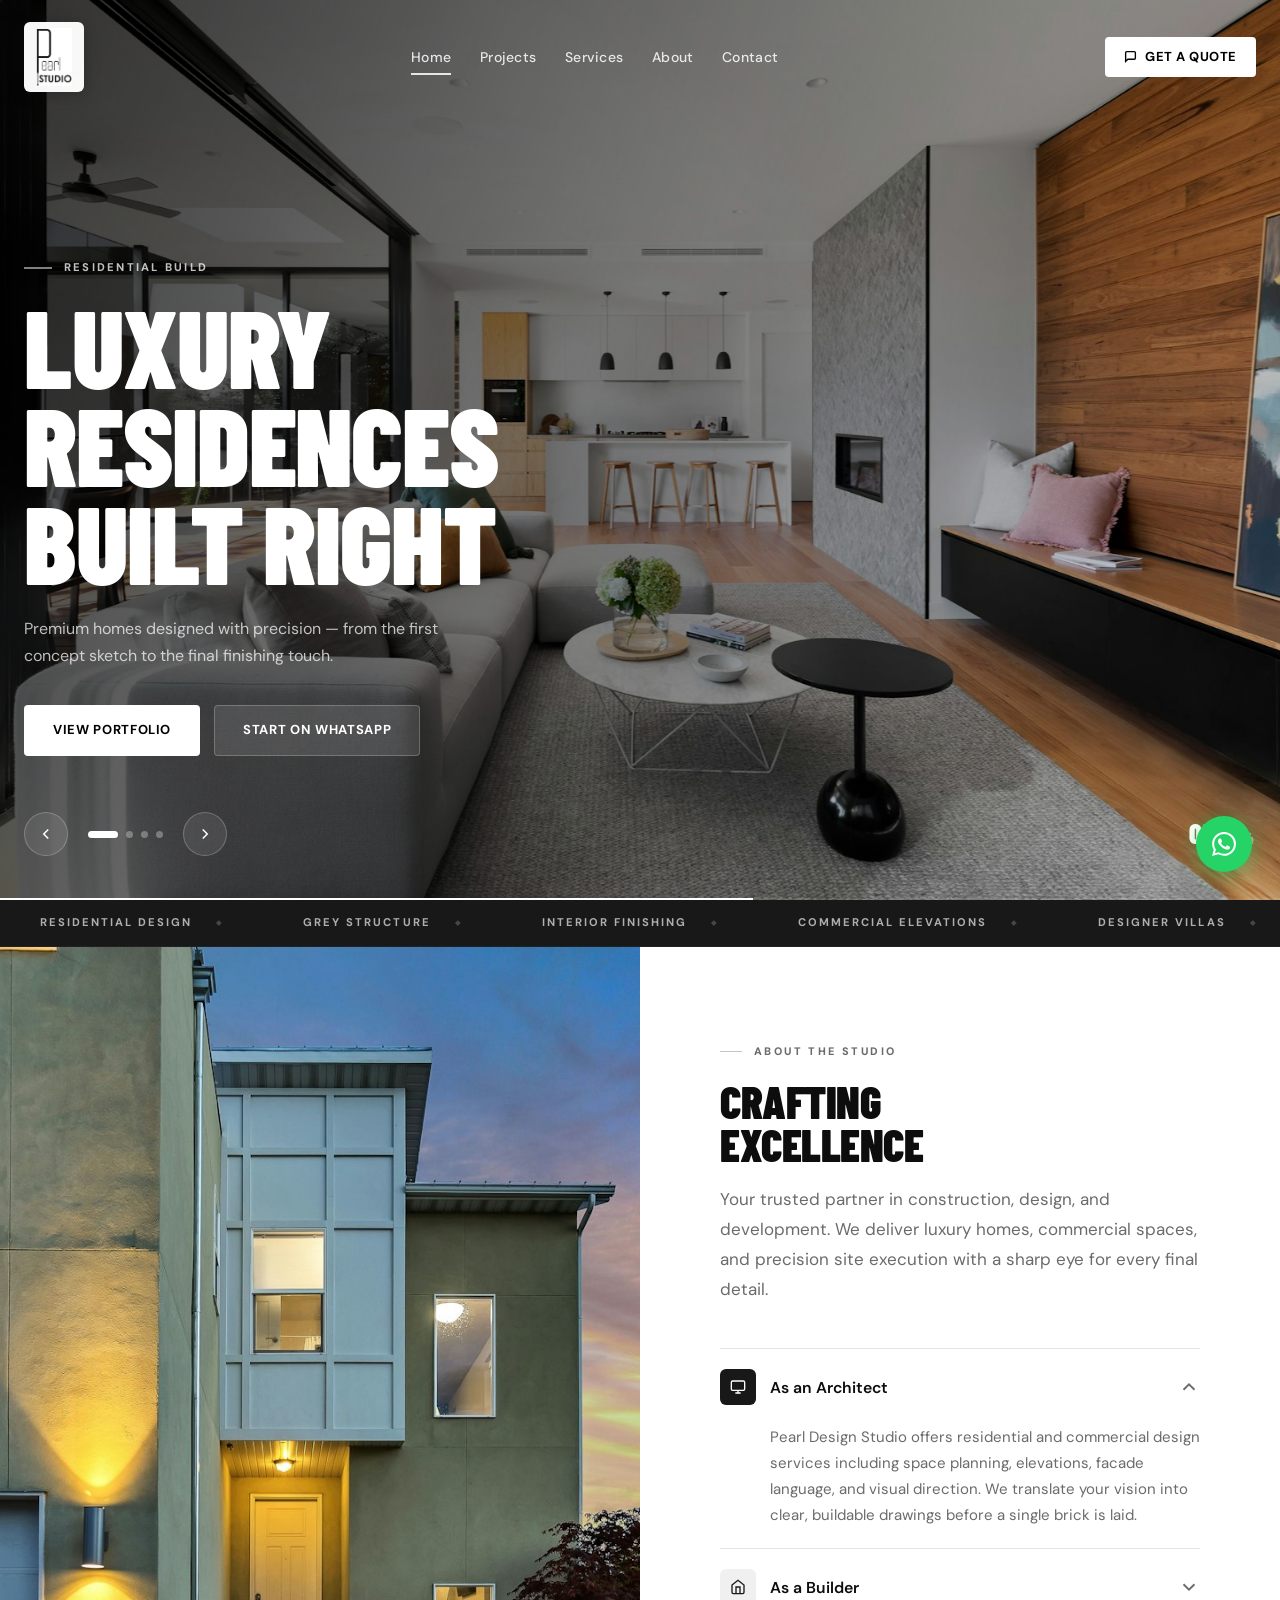
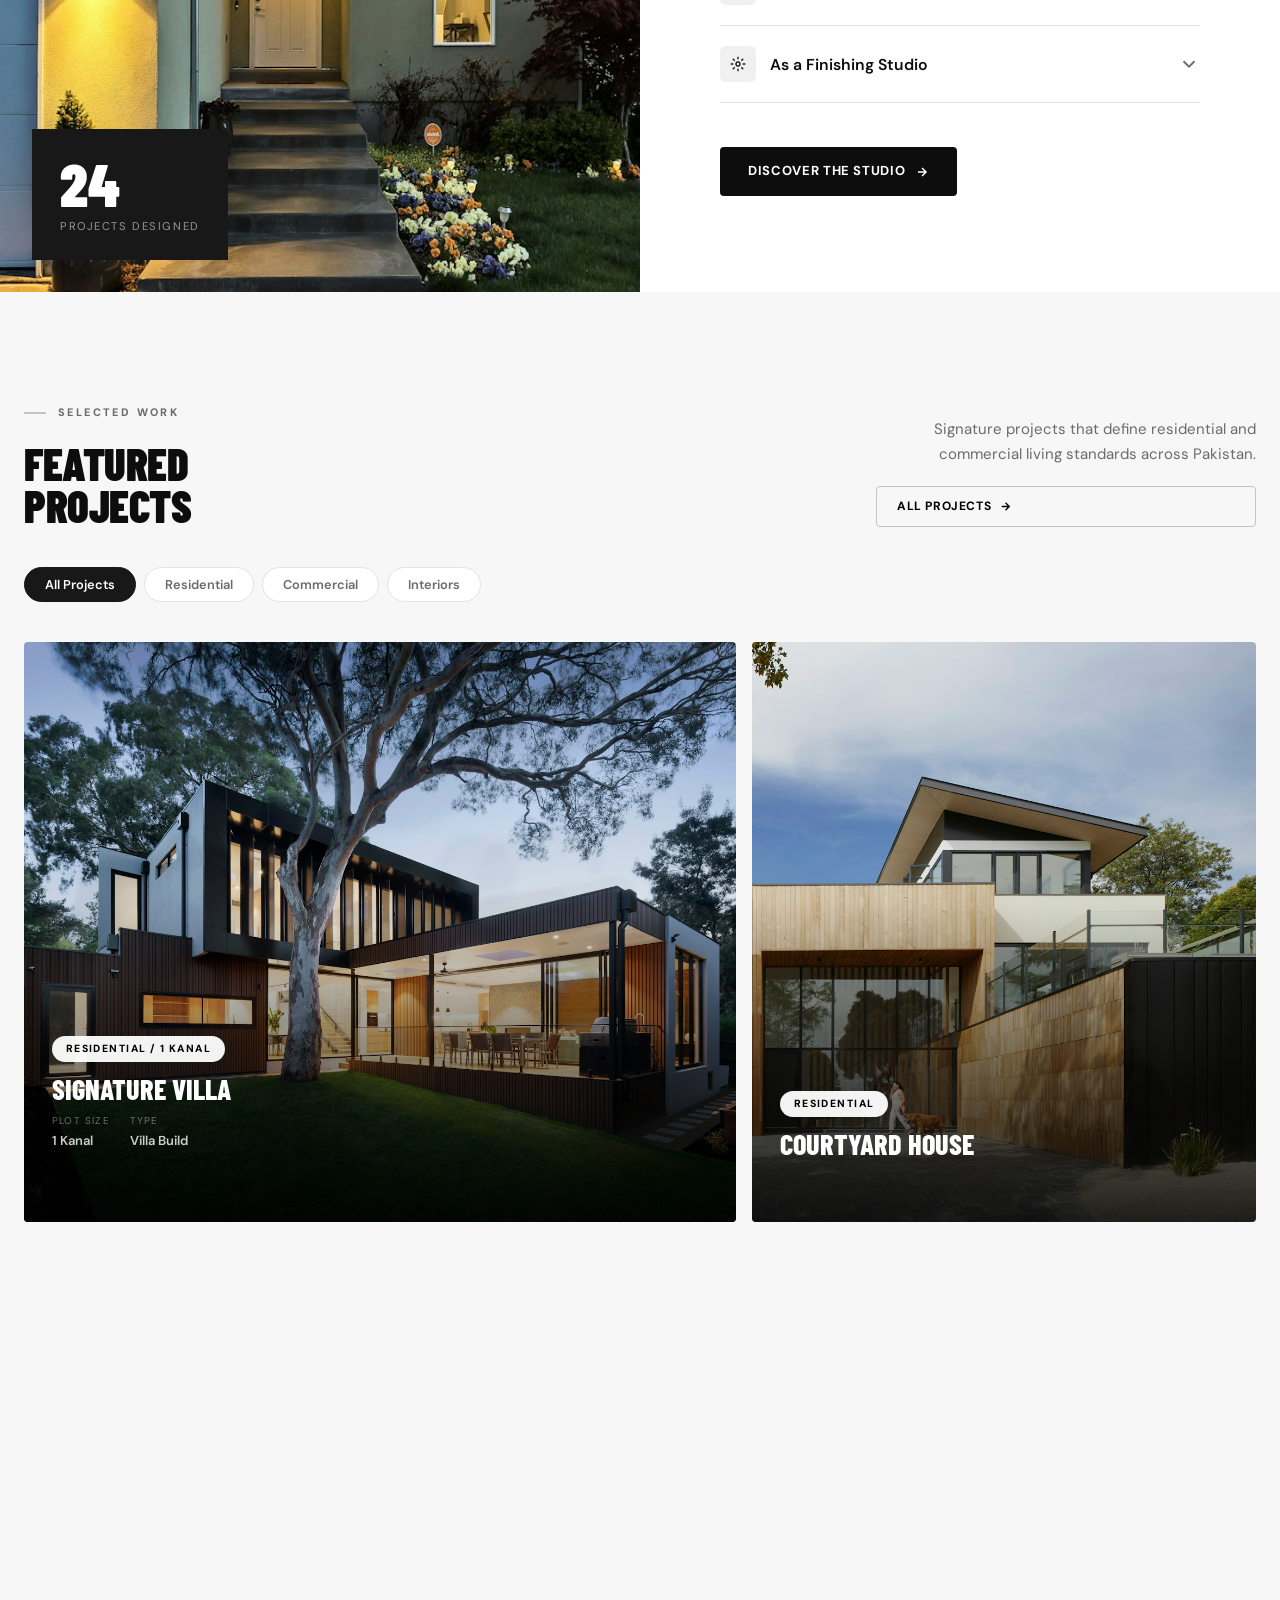
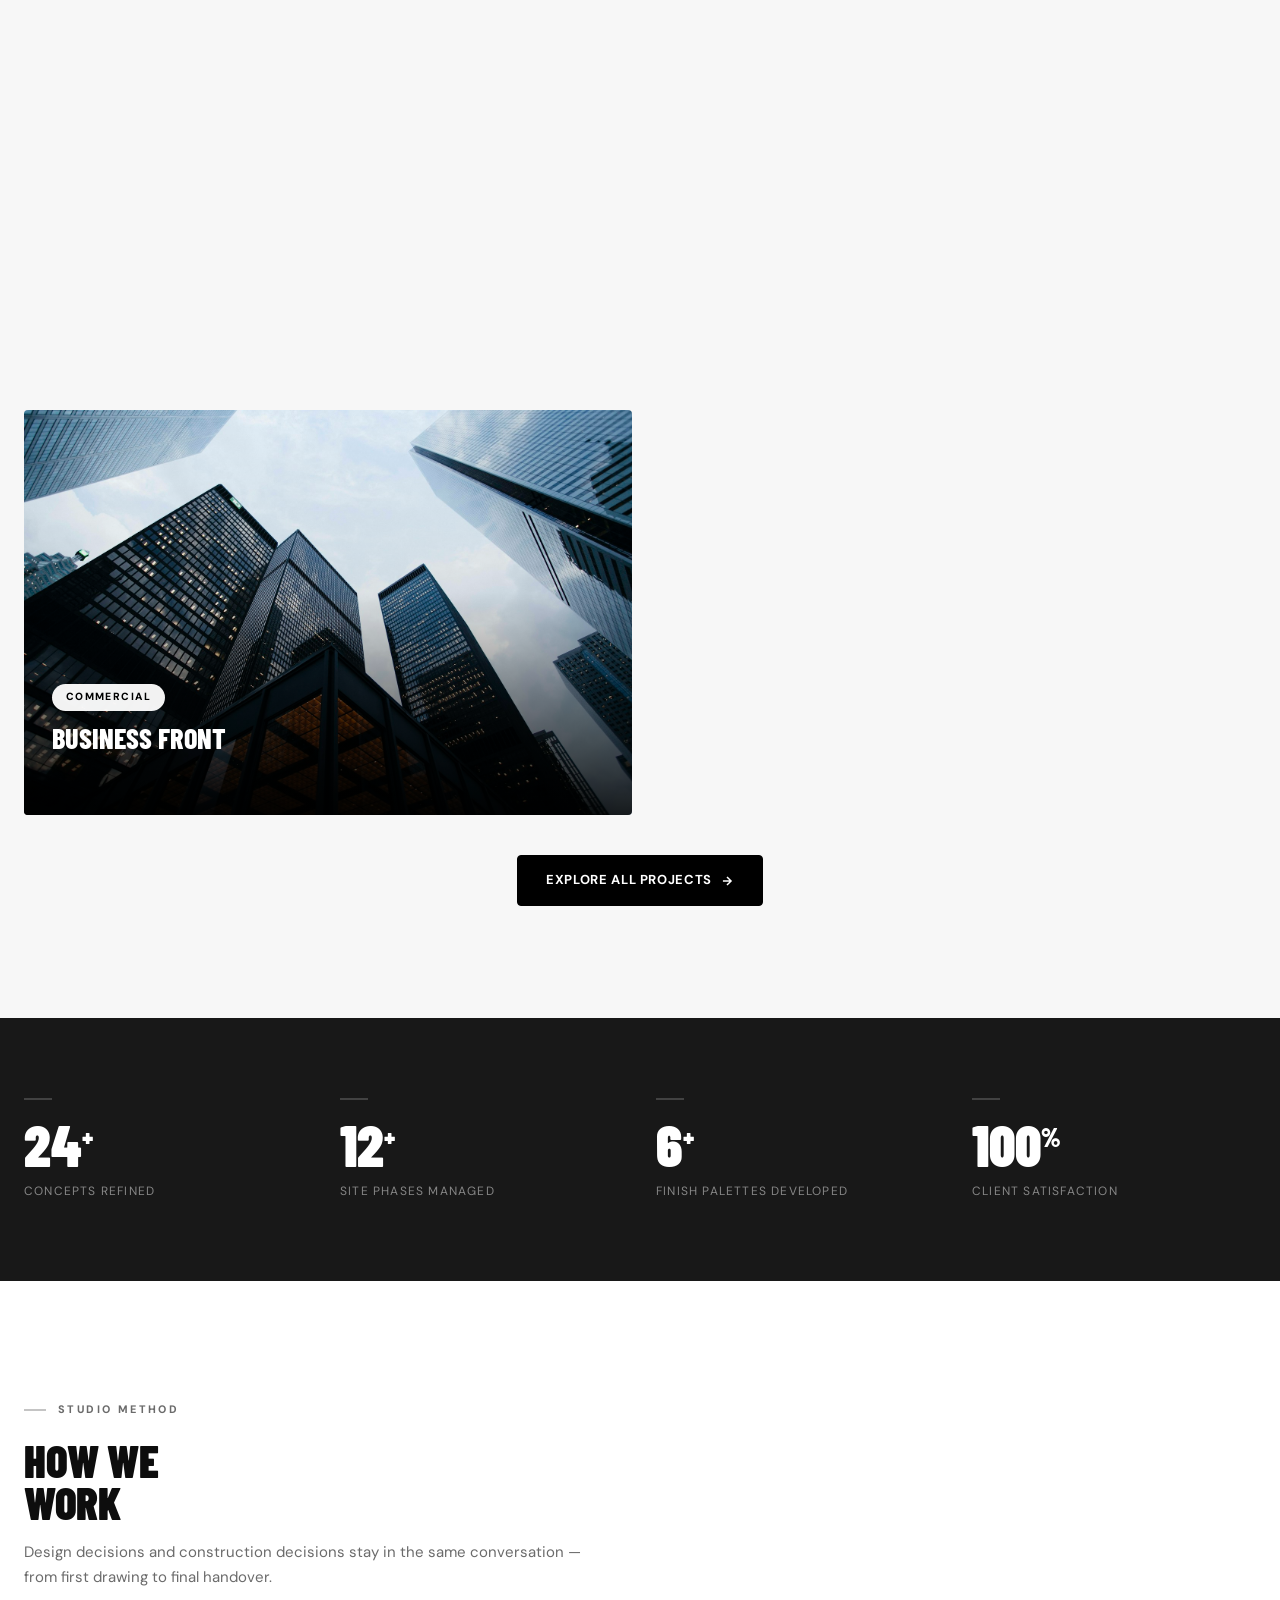
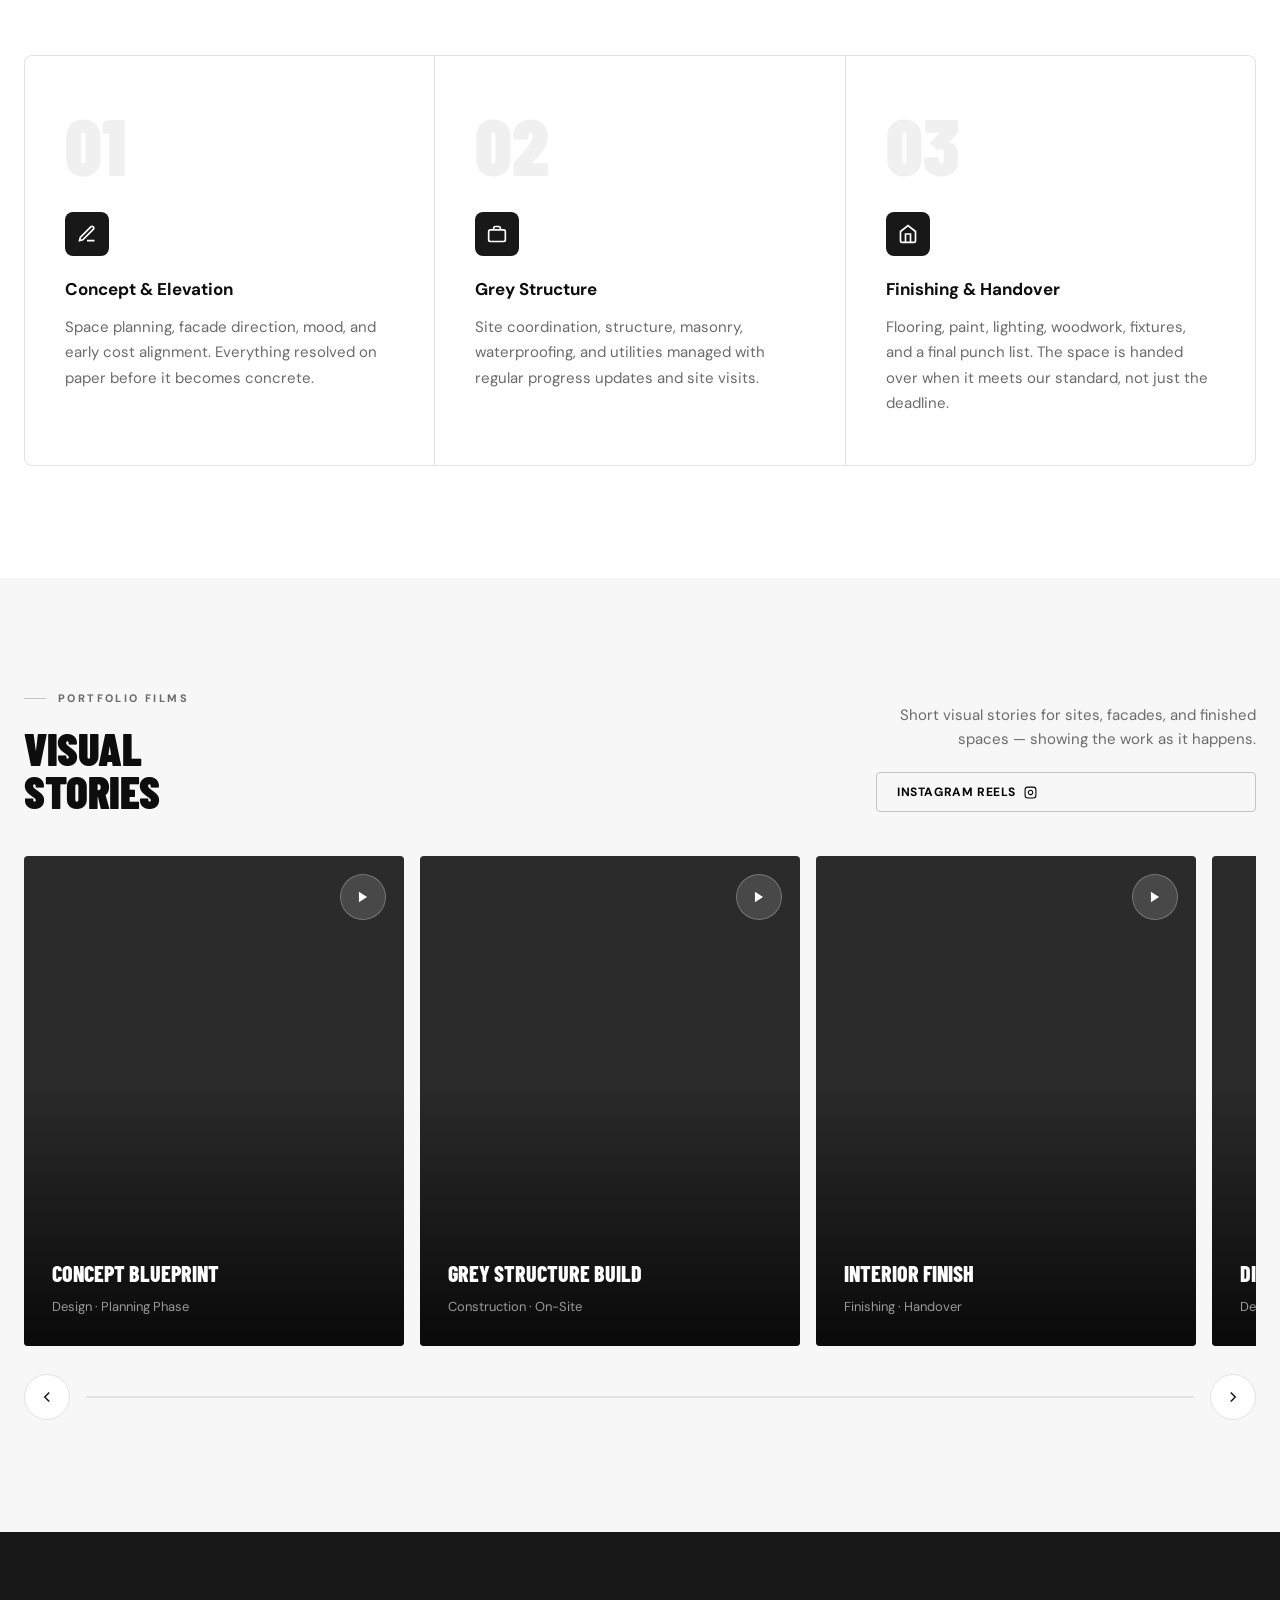
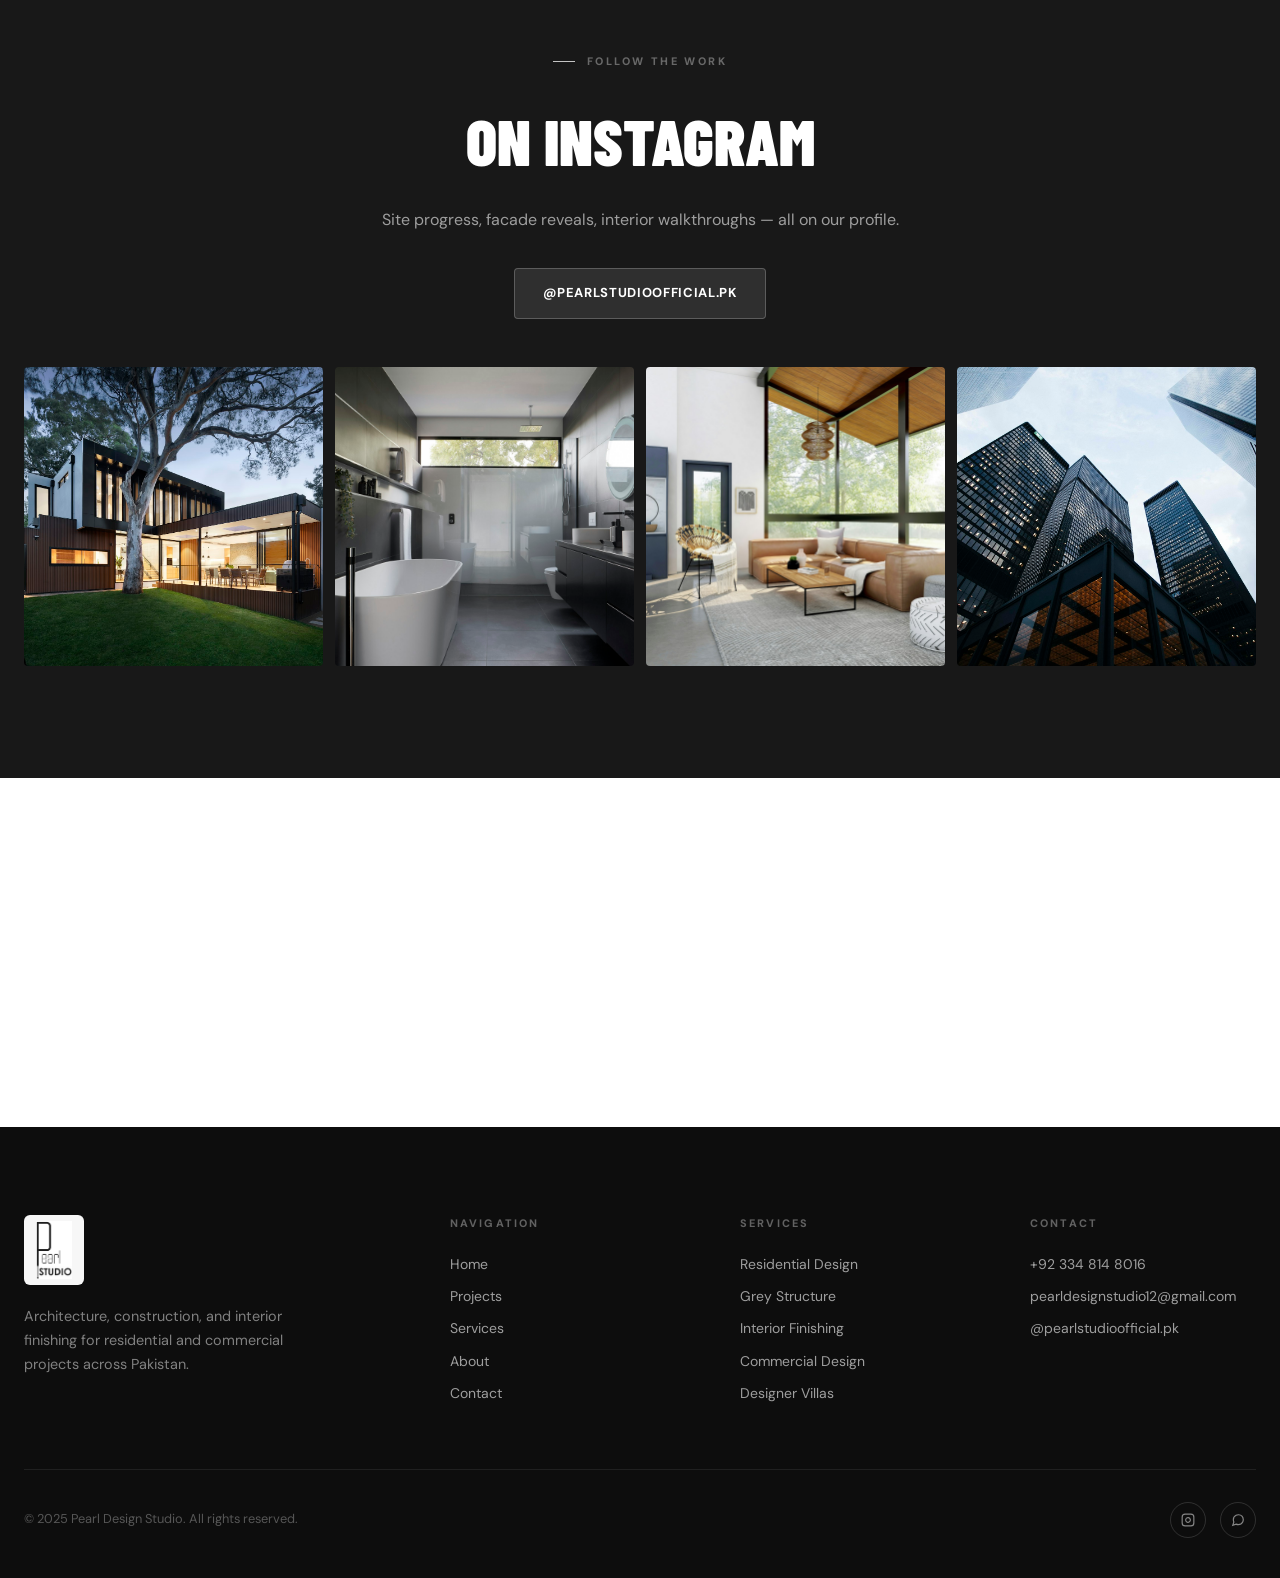
==== index.html @ 109d93e4 "First Commit" ====
<!doctype html>
<html lang="en">
<head>
  <meta charset="utf-8">
  <meta name="viewport" content="width=device-width,initial-scale=1">
  <meta name="description" content="Pearl Design Studio — luxury construction, architecture, and interior finishing for residential and commercial spaces across Pakistan.">
  <title>Pearl Design Studio | Architecture · Construction · Interiors</title>
  <link rel="preconnect" href="https://fonts.googleapis.com">
  <link rel="preconnect" href="https://fonts.gstatic.com" crossorigin>
  <link href="https://fonts.googleapis.com/css2?family=Barlow+Condensed:wght@400;600;700;800;900&family=DM+Sans:ital,opsz,wght@0,9..40,300;0,9..40,400;0,9..40,500;0,9..40,600;0,9..40,700;1,9..40,400&display=swap" rel="stylesheet">
  <link rel="stylesheet" href="assets/styles.css">
</head>
<body data-page="home">

  <!-- PAGE LOADER -->
  <div id="page-loader" class="page-loader" aria-hidden="true">
    <img class="loader-logo" src="assets/images/logo.png" alt="Pearl Design Studio">
    <div class="loader-line"></div>
  </div>

  <!-- CUSTOM CURSOR -->
  <div class="cur-dot" aria-hidden="true"></div>
  <div class="cur-ring" aria-hidden="true"></div>

  <!-- MOBILE NAV OVERLAY -->
  <nav class="mobile-nav" aria-label="Mobile navigation">
    <a href="index.html" data-page="home">Home</a>
    <a href="projects.html" data-page="projects">Projects</a>
    <a href="services.html" data-page="services">Services</a>
    <a href="about.html" data-page="about">About</a>
    <a href="contact.html" data-page="contact">Contact</a>
    <a class="mobile-nav-cta" href="https://wa.me/923348148016?text=Hello%20Pearl%20Design%20Studio%2C%20I%20want%20to%20discuss%20a%20project." target="_blank" rel="noreferrer">
      <svg width="14" height="14" viewBox="0 0 24 24" fill="none" stroke="currentColor" stroke-width="2.5"><path d="M21 15a2 2 0 01-2 2H7l-4 4V5a2 2 0 012-2h14a2 2 0 012 2z"/></svg>
      WhatsApp the Studio
    </a>
  </nav>

  <!-- SITE HEADER -->
  <header class="site-header" role="banner">
    <a class="hdr-logo" href="index.html" aria-label="Pearl Design Studio — home">
      <img src="assets/images/logo.png" alt="Pearl Design Studio">
    </a>

    <nav class="hdr-nav" aria-label="Primary navigation">
      <a href="index.html" data-page="home">Home</a>
      <a href="projects.html" data-page="projects">Projects</a>
      <a href="services.html" data-page="services">Services</a>
      <a href="about.html" data-page="about">About</a>
      <a href="contact.html" data-page="contact">Contact</a>
    </nav>

    <div class="hdr-right">
      <a class="hdr-cta" href="https://wa.me/923348148016?text=Hello%20Pearl%20Design%20Studio%2C%20I%20want%20to%20discuss%20a%20project." target="_blank" rel="noreferrer" data-mag>
        <svg width="13" height="13" viewBox="0 0 24 24" fill="none" stroke="currentColor" stroke-width="2.5"><path d="M21 15a2 2 0 01-2 2H7l-4 4V5a2 2 0 012-2h14a2 2 0 012 2z"/></svg>
        Get a Quote
      </a>
      <button class="hdr-toggle" type="button" aria-label="Open navigation menu" aria-expanded="false">
        <span></span><span></span><span></span>
      </button>
    </div>
  </header>

  <main>

    <!-- ══════════════════════════════════════
         HERO CAROUSEL
    ══════════════════════════════════════ -->
    <section class="hero" aria-label="Featured project showcase carousel">

      <!-- Slide 1 -->
      <div class="hero-slide">
        <div class="hero-bg" style="background-image:url('assets/images/hero-residence.jpg')"></div>
        <div class="hero-body">
          <p class="hero-tag">Residential Build</p>
          <h1 class="hero-title">Luxury<br>Residences<br>Built Right</h1>
          <p class="hero-sub">Premium homes designed with precision — from the first concept sketch to the final finishing touch.</p>
          <div class="hero-btns">
            <a class="btn btn-white" href="projects.html" data-mag>View Portfolio</a>
            <a class="btn btn-ghost" href="https://wa.me/923348148016?text=Hello%20Pearl%20Design%20Studio%2C%20I%20want%20to%20discuss%20a%20house%20project." target="_blank" rel="noreferrer">Start on WhatsApp</a>
          </div>
        </div>
      </div>

      <!-- Slide 2 -->
      <div class="hero-slide">
        <div class="hero-bg" style="background-image:url('assets/images/project-villa.jpg')"></div>
        <div class="hero-body">
          <p class="hero-tag">Signature Villas</p>
          <h1 class="hero-title">Glass,<br>Stone &amp;<br>Proportion</h1>
          <p class="hero-sub">Designer villas with carefully curated elevations, premium materials, and a timeless street presence.</p>
          <div class="hero-btns">
            <a class="btn btn-white" href="projects.html" data-mag>See This Project</a>
            <a class="btn btn-ghost" href="https://wa.me/923348148016?text=Hello%20Pearl%20Design%20Studio%2C%20I%20like%20the%20Signature%20Villa%20and%20want%20to%20discuss%20a%20similar%20project." target="_blank" rel="noreferrer">Discuss on WhatsApp</a>
          </div>
        </div>
      </div>

      <!-- Slide 3 -->
      <div class="hero-slide">
        <div class="hero-bg" style="background-image:url('assets/images/project-interior.jpg');background-position:center 40%"></div>
        <div class="hero-body">
          <p class="hero-tag">Interior Finishing</p>
          <h1 class="hero-title">Every<br>Detail<br>Considered</h1>
          <p class="hero-sub">Complete interior finishing — flooring, lighting, woodwork, and fixtures handled with a careful eye.</p>
          <div class="hero-btns">
            <a class="btn btn-white" href="services.html" data-mag>Our Services</a>
            <a class="btn btn-ghost" href="https://wa.me/923348148016?text=Hello%20Pearl%20Design%20Studio%2C%20I%20need%20interior%20finishing%20services." target="_blank" rel="noreferrer">Start a Brief</a>
          </div>
        </div>
      </div>

      <!-- Slide 4 -->
      <div class="hero-slide">
        <div class="hero-bg" style="background-image:url('assets/images/project-commercial.jpg')"></div>
        <div class="hero-body">
          <p class="hero-tag">Commercial Spaces</p>
          <h1 class="hero-title">Strong<br>Facades.<br>Bold Brands.</h1>
          <p class="hero-sub">Commercial elevations and retail fronts designed for maximum visibility and architectural impact.</p>
          <div class="hero-btns">
            <a class="btn btn-white" href="projects.html" data-mag>View Projects</a>
            <a class="btn btn-ghost" href="https://wa.me/923348148016?text=Hello%20Pearl%20Design%20Studio%2C%20I%20need%20commercial%20design%20services." target="_blank" rel="noreferrer">Get a Quote</a>
          </div>
        </div>
      </div>

      <!-- Controls -->
      <div class="hero-nav" aria-label="Carousel navigation">
        <button class="hero-arr" type="button" aria-label="Previous slide" data-hero-prev>
          <svg width="18" height="18" viewBox="0 0 24 24" fill="none" stroke="currentColor" stroke-width="2"><path d="M15 18l-6-6 6-6"/></svg>
        </button>
        <div class="hero-dots" role="tablist" aria-label="Go to slide">
          <button class="hero-dot" type="button" role="tab" aria-label="Slide 1"></button>
          <button class="hero-dot" type="button" role="tab" aria-label="Slide 2"></button>
          <button class="hero-dot" type="button" role="tab" aria-label="Slide 3"></button>
          <button class="hero-dot" type="button" role="tab" aria-label="Slide 4"></button>
        </div>
        <button class="hero-arr" type="button" aria-label="Next slide" data-hero-next>
          <svg width="18" height="18" viewBox="0 0 24 24" fill="none" stroke="currentColor" stroke-width="2"><path d="M9 18l6-6-6-6"/></svg>
        </button>
      </div>

      <!-- Counter -->
      <div class="hero-count" aria-live="polite">
        <em class="hero-cur">01</em>
        <span style="color:rgba(255,255,255,0.28);margin-inline:0.3rem">/</span>
        04
      </div>

      <!-- Progress -->
      <div class="hero-prog" aria-hidden="true"><div class="hero-prog-bar"></div></div>

    </section>

    <!-- ══════════════════════════════════════
         MARQUEE STRIP
    ══════════════════════════════════════ -->
    <div class="marquee" aria-hidden="true">
      <div class="marquee-track">
        <span class="marquee-item">Residential Design</span>
        <span class="marquee-item">Grey Structure</span>
        <span class="marquee-item">Interior Finishing</span>
        <span class="marquee-item">Commercial Elevations</span>
        <span class="marquee-item">Designer Villas</span>
        <span class="marquee-item">Project Supervision</span>
        <span class="marquee-item">Site Coordination</span>
        <span class="marquee-item">Facade Design</span>
        <span class="marquee-item">Residential Design</span>
        <span class="marquee-item">Grey Structure</span>
        <span class="marquee-item">Interior Finishing</span>
        <span class="marquee-item">Commercial Elevations</span>
        <span class="marquee-item">Designer Villas</span>
        <span class="marquee-item">Project Supervision</span>
        <span class="marquee-item">Site Coordination</span>
        <span class="marquee-item">Facade Design</span>
      </div>
    </div>

    <!-- ══════════════════════════════════════
         ABOUT — SPLIT SECTION
    ══════════════════════════════════════ -->
    <section class="about" aria-labelledby="about-h">

      <div class="about-visual">
        <img src="assets/images/project-family-house.jpg" alt="Modern family house exterior — Pearl Design Studio showcase project" loading="lazy">
        <div class="about-badge">
          <span class="about-badge-num" data-count="24">0</span>
          <span class="about-badge-sub">Projects Designed</span>
        </div>
      </div>

      <div class="about-body">
        <p class="s-label">About the Studio</p>
        <h2 class="s-heading" id="about-h">Crafting<br>Excellence</h2>
        <p class="about-lead">Your trusted partner in construction, design, and development. We deliver luxury homes, commercial spaces, and precision site execution with a sharp eye for every final detail.</p>

        <div class="accordion" role="list">

          <div class="acc-item" role="listitem">
            <button class="acc-head" type="button" aria-expanded="false" aria-controls="acc-body-1" id="acc-btn-1">
              <div class="acc-head-inner">
                <span class="acc-icon" aria-hidden="true">
                  <svg width="16" height="16" viewBox="0 0 24 24" fill="none" stroke="currentColor" stroke-width="2"><rect x="2" y="3" width="20" height="14" rx="2"/><path d="M8 21h8M12 17v4"/></svg>
                </span>
                <span class="acc-name">As an Architect</span>
              </div>
              <svg class="acc-chev" viewBox="0 0 24 24" fill="none" stroke="currentColor" stroke-width="2" aria-hidden="true"><path d="M6 9l6 6 6-6"/></svg>
            </button>
            <div class="acc-body" id="acc-body-1" role="region" aria-labelledby="acc-btn-1">
              <p class="acc-body-inner">Pearl Design Studio offers residential and commercial design services including space planning, elevations, facade language, and visual direction. We translate your vision into clear, buildable drawings before a single brick is laid.</p>
            </div>
          </div>

          <div class="acc-item" role="listitem">
            <button class="acc-head" type="button" aria-expanded="false" aria-controls="acc-body-2" id="acc-btn-2">
              <div class="acc-head-inner">
                <span class="acc-icon" aria-hidden="true">
                  <svg width="16" height="16" viewBox="0 0 24 24" fill="none" stroke="currentColor" stroke-width="2"><path d="M3 9l9-7 9 7v11a2 2 0 01-2 2H5a2 2 0 01-2-2z"/><polyline points="9,22 9,12 15,12 15,22"/></svg>
                </span>
                <span class="acc-name">As a Builder</span>
              </div>
              <svg class="acc-chev" viewBox="0 0 24 24" fill="none" stroke="currentColor" stroke-width="2" aria-hidden="true"><path d="M6 9l6 6 6-6"/></svg>
            </button>
            <div class="acc-body" id="acc-body-2" role="region" aria-labelledby="acc-btn-2">
              <p class="acc-body-inner">From site preparation and grey structure to masonry, waterproofing, utilities, and stage-by-stage progress checks — we manage every phase with precision so the build stays on time, on budget, and on spec.</p>
            </div>
          </div>

          <div class="acc-item" role="listitem">
            <button class="acc-head" type="button" aria-expanded="false" aria-controls="acc-body-3" id="acc-btn-3">
              <div class="acc-head-inner">
                <span class="acc-icon" aria-hidden="true">
                  <svg width="16" height="16" viewBox="0 0 24 24" fill="none" stroke="currentColor" stroke-width="2"><circle cx="12" cy="12" r="3"/><path d="M12 1v4M12 19v4M4.22 4.22l2.83 2.83M16.95 16.95l2.83 2.83M1 12h4M19 12h4M4.22 19.78l2.83-2.83M16.95 7.05l2.83-2.83"/></svg>
                </span>
                <span class="acc-name">As a Finishing Studio</span>
              </div>
              <svg class="acc-chev" viewBox="0 0 24 24" fill="none" stroke="currentColor" stroke-width="2" aria-hidden="true"><path d="M6 9l6 6 6-6"/></svg>
            </button>
            <div class="acc-body" id="acc-body-3" role="region" aria-labelledby="acc-btn-3">
              <p class="acc-body-inner">Flooring, ceiling, paint, lighting, woodwork, fixtures, wall features, kitchen direction, washroom detailing — every element selected with intent so the finished space feels composed, not assembled.</p>
            </div>
          </div>

        </div>

        <a class="about-link" href="about.html" data-mag>
          Discover the Studio
          <svg width="14" height="14" viewBox="0 0 24 24" fill="none" stroke="currentColor" stroke-width="2.5"><path d="M5 12h14M12 5l7 7-7 7"/></svg>
        </a>
      </div>

    </section>

    <!-- ══════════════════════════════════════
         FEATURED PROJECTS
    ══════════════════════════════════════ -->
    <section class="projects" aria-labelledby="proj-h">

      <div class="sec-hdr reveal">
        <div class="sec-hdr-left">
          <p class="s-label">Selected Work</p>
          <h2 class="s-heading" id="proj-h">Featured<br>Projects</h2>
        </div>
        <div class="sec-hdr-right">
          <p class="sec-desc">Signature projects that define residential and commercial living standards across Pakistan.</p>
          <a class="btn btn-outline btn-sm" href="projects.html">
            All Projects
            <svg width="13" height="13" viewBox="0 0 24 24" fill="none" stroke="currentColor" stroke-width="2.5"><path d="M5 12h14M12 5l7 7-7 7"/></svg>
          </a>
        </div>
      </div>

      <!-- Filter tabs -->
      <div class="filters reveal" role="toolbar" aria-label="Filter projects by category">
        <button class="f-btn on" type="button" data-filter="all">All Projects</button>
        <button class="f-btn" type="button" data-filter="residential">Residential</button>
        <button class="f-btn" type="button" data-filter="commercial">Commercial</button>
        <button class="f-btn" type="button" data-filter="interior">Interiors</button>
      </div>

      <!-- Grid -->
      <div class="proj-grid">

        <article class="proj-card proj-card--lg reveal" data-cat="residential" aria-label="Signature Villa project">
          <img src="assets/images/project-villa.jpg" alt="Signature Villa — 1 kanal luxury villa exterior with glass and stone" loading="lazy">
          <div class="proj-info">
            <span class="proj-tag">Residential / 1 Kanal</span>
            <h3 class="proj-name">Signature Villa</h3>
            <div class="proj-meta">
              <div class="proj-meta-col">
                <span class="proj-meta-lbl">Plot Size</span>
                <span class="proj-meta-val">1 Kanal</span>
              </div>
              <div class="proj-meta-col">
                <span class="proj-meta-lbl">Type</span>
                <span class="proj-meta-val">Villa Build</span>
              </div>
            </div>
            <p class="proj-desc">Glass, stone, and clean proportion for a private family residence with strong indoor-outdoor connection and controlled facade rhythm.</p>
            <a class="proj-link" href="https://wa.me/923348148016?text=Hello%20Pearl%20Design%20Studio%2C%20I%20like%20the%20Signature%20Villa%20and%20want%20to%20discuss%20a%20similar%20project." target="_blank" rel="noreferrer">
              Discuss Project
              <svg width="13" height="13" viewBox="0 0 24 24" fill="none" stroke="currentColor" stroke-width="2.5"><path d="M5 12h14M12 5l7 7-7 7"/></svg>
            </a>
          </div>
        </article>

        <article class="proj-card proj-card--md reveal" data-cat="residential" aria-label="Courtyard House project">
          <img src="assets/images/project-courtyard.jpg" alt="Courtyard House — contemporary residential exterior with layered outdoor spaces" loading="lazy">
          <div class="proj-info">
            <span class="proj-tag">Residential</span>
            <h3 class="proj-name">Courtyard House</h3>
            <p class="proj-desc">Layered outdoor living with a crisp contemporary facade and sculpted front elevation.</p>
            <a class="proj-link" href="https://wa.me/923348148016?text=Hello%20Pearl%20Design%20Studio%2C%20I%20like%20the%20Courtyard%20House%20and%20want%20to%20discuss%20a%20project." target="_blank" rel="noreferrer">
              Discuss Project
              <svg width="13" height="13" viewBox="0 0 24 24" fill="none" stroke="currentColor" stroke-width="2.5"><path d="M5 12h14M12 5l7 7-7 7"/></svg>
            </a>
          </div>
        </article>

        <article class="proj-card proj-card--md reveal" data-cat="interior" aria-label="White Stone Interior project">
          <img src="assets/images/project-interior.jpg" alt="White Stone Interior — calm residential interior finishing with refined wall textures" loading="lazy">
          <div class="proj-info">
            <span class="proj-tag">Interior / Finishing</span>
            <h3 class="proj-name">White Stone Interior</h3>
            <p class="proj-desc">Calm finishing palette with soft lighting and refined wall textures for everyday luxury living.</p>
            <a class="proj-link" href="https://wa.me/923348148016?text=Hello%20Pearl%20Design%20Studio%2C%20I%20want%20interior%20finishing%20services." target="_blank" rel="noreferrer">
              Discuss Project
              <svg width="13" height="13" viewBox="0 0 24 24" fill="none" stroke="currentColor" stroke-width="2.5"><path d="M5 12h14M12 5l7 7-7 7"/></svg>
            </a>
          </div>
        </article>

        <article class="proj-card proj-card--half reveal" data-cat="interior" aria-label="Layered Living Room project">
          <img src="assets/images/project-lounge.jpg" alt="Layered Living Room — premium lounge interior with proportion and material contrast" loading="lazy">
          <div class="proj-info">
            <span class="proj-tag">Interior / Lounge</span>
            <h3 class="proj-name">Layered Living Room</h3>
            <p class="proj-desc">Proportion, lighting temperatures, and material contrast done deliberately.</p>
            <a class="proj-link" href="https://wa.me/923348148016?text=Hello%20Pearl%20Design%20Studio%2C%20I%20want%20to%20discuss%20a%20living%20room%20finish." target="_blank" rel="noreferrer">
              Discuss Project
              <svg width="13" height="13" viewBox="0 0 24 24" fill="none" stroke="currentColor" stroke-width="2.5"><path d="M5 12h14M12 5l7 7-7 7"/></svg>
            </a>
          </div>
        </article>

        <article class="proj-card proj-card--half reveal" data-cat="commercial" aria-label="Business Front project">
          <img src="assets/images/project-commercial.jpg" alt="Business Front — modern commercial building facade with glass exposure and strong vertical lines" loading="lazy">
          <div class="proj-info">
            <span class="proj-tag">Commercial</span>
            <h3 class="proj-name">Business Front</h3>
            <p class="proj-desc">Strong vertical lines, glass exposure, and clear branding visibility from the street.</p>
            <a class="proj-link" href="https://wa.me/923348148016?text=Hello%20Pearl%20Design%20Studio%2C%20I%20want%20to%20discuss%20a%20commercial%20elevation." target="_blank" rel="noreferrer">
              Discuss Project
              <svg width="13" height="13" viewBox="0 0 24 24" fill="none" stroke="currentColor" stroke-width="2.5"><path d="M5 12h14M12 5l7 7-7 7"/></svg>
            </a>
          </div>
        </article>

      </div>

      <div class="proj-footer reveal">
        <a class="btn btn-dark" href="projects.html" data-mag>
          Explore All Projects
          <svg width="14" height="14" viewBox="0 0 24 24" fill="none" stroke="currentColor" stroke-width="2.5"><path d="M5 12h14M12 5l7 7-7 7"/></svg>
        </a>
      </div>

    </section>

    <!-- ══════════════════════════════════════
         STATS BAND
    ══════════════════════════════════════ -->
    <section class="stats" aria-label="Studio statistics">
      <div class="stat reveal">
        <div class="stat-line"></div>
        <div class="stat-num"><span data-count="24">0</span><sup>+</sup></div>
        <div class="stat-lbl">Concepts Refined</div>
      </div>
      <div class="stat reveal">
        <div class="stat-line"></div>
        <div class="stat-num"><span data-count="12">0</span><sup>+</sup></div>
        <div class="stat-lbl">Site Phases Managed</div>
      </div>
      <div class="stat reveal">
        <div class="stat-line"></div>
        <div class="stat-num"><span data-count="6">0</span><sup>+</sup></div>
        <div class="stat-lbl">Finish Palettes Developed</div>
      </div>
      <div class="stat reveal">
        <div class="stat-line"></div>
        <div class="stat-num"><span data-count="100">0</span><sup>%</sup></div>
        <div class="stat-lbl">Client Satisfaction</div>
      </div>
    </section>

    <!-- ══════════════════════════════════════
         PROCESS SECTION
    ══════════════════════════════════════ -->
    <section class="process" aria-labelledby="proc-h">

      <div class="reveal">
        <p class="s-label">Studio Method</p>
        <h2 class="s-heading" id="proc-h">How We<br>Work</h2>
        <p style="font-size:.9375rem;color:var(--stone);line-height:1.7;margin-top:1rem;max-width:580px">Design decisions and construction decisions stay in the same conversation — from first drawing to final handover.</p>
      </div>

      <div class="process-grid">

        <div class="proc-step reveal">
          <div class="proc-num">01</div>
          <div class="proc-icon" aria-hidden="true">
            <svg width="20" height="20" viewBox="0 0 24 24" fill="none" stroke="currentColor" stroke-width="2"><path d="M12 20h9M16.5 3.5a2.121 2.121 0 013 3L7 19l-4 1 1-4L16.5 3.5z"/></svg>
          </div>
          <h3 class="proc-title">Concept &amp; Elevation</h3>
          <p class="proc-desc">Space planning, facade direction, mood, and early cost alignment. Everything resolved on paper before it becomes concrete.</p>
        </div>

        <div class="proc-step reveal">
          <div class="proc-num">02</div>
          <div class="proc-icon" aria-hidden="true">
            <svg width="20" height="20" viewBox="0 0 24 24" fill="none" stroke="currentColor" stroke-width="2"><rect x="2" y="7" width="20" height="14" rx="2"/><path d="M16 7V5a2 2 0 00-2-2h-4a2 2 0 00-2 2v2"/></svg>
          </div>
          <h3 class="proc-title">Grey Structure</h3>
          <p class="proc-desc">Site coordination, structure, masonry, waterproofing, and utilities managed with regular progress updates and site visits.</p>
        </div>

        <div class="proc-step reveal">
          <div class="proc-num">03</div>
          <div class="proc-icon" aria-hidden="true">
            <svg width="20" height="20" viewBox="0 0 24 24" fill="none" stroke="currentColor" stroke-width="2"><path d="M3 9l9-7 9 7v11a2 2 0 01-2 2H5a2 2 0 01-2-2z"/><polyline points="9,22 9,12 15,12 15,22"/></svg>
          </div>
          <h3 class="proc-title">Finishing &amp; Handover</h3>
          <p class="proc-desc">Flooring, paint, lighting, woodwork, fixtures, and a final punch list. The space is handed over when it meets our standard, not just the deadline.</p>
        </div>

      </div>
    </section>

    <!-- ══════════════════════════════════════
         MEDIA / FILM CAROUSEL
    ══════════════════════════════════════ -->
    <section class="media-sec" aria-labelledby="media-h">

      <div class="sec-hdr reveal">
        <div class="sec-hdr-left">
          <p class="s-label">Portfolio Films</p>
          <h2 class="s-heading" id="media-h">Visual<br>Stories</h2>
        </div>
        <div class="sec-hdr-right">
          <p class="sec-desc">Short visual stories for sites, facades, and finished spaces — showing the work as it happens.</p>
          <a class="btn btn-outline btn-sm" href="https://www.instagram.com/pearlstudioofficial.pk?igsh=ZmMzcGx2am5vdG1k" target="_blank" rel="noreferrer">
            Instagram Reels
            <svg width="13" height="13" viewBox="0 0 24 24" fill="none" stroke="currentColor" stroke-width="2"><rect x="2" y="2" width="20" height="20" rx="5"/><path d="M16 11.37A4 4 0 1112.63 8 4 4 0 0116 11.37z"/><line x1="17.5" y1="6.5" x2="17.51" y2="6.5"/></svg>
          </a>
        </div>
      </div>

      <div data-media>
        <div class="media-wrap">
          <div class="media-track">

            <div class="media-slide">
              <div class="media-card"
                   data-vsrc="https://assets.mixkit.co/videos/preview/mixkit-hands-drawing-a-house-blueprint-41279-large.mp4"
                   data-vtitle="Concept Blueprint"
                   data-vdesc="Starting the journey with precise sketches and elevation planning.">
                <video src="https://assets.mixkit.co/videos/preview/mixkit-hands-drawing-a-house-blueprint-41279-large.mp4" muted loop playsinline preload="metadata"></video>
                <button class="play-btn" type="button" aria-label="Play Concept Blueprint video">
                  <svg width="14" height="14" viewBox="0 0 24 24" fill="currentColor"><polygon points="5,3 19,12 5,21"/></svg>
                </button>
                <div class="media-card-body">
                  <p class="media-title">Concept Blueprint</p>
                  <p class="media-sub">Design · Planning Phase</p>
                </div>
              </div>
            </div>

            <div class="media-slide">
              <div class="media-card"
                   data-vsrc="https://assets.mixkit.co/videos/preview/mixkit-under-construction-building-in-a-sunny-day-43031-large.mp4"
                   data-vtitle="Grey Structure Build"
                   data-vdesc="Site coordination, masonry, and waterproofing stages.">
                <video src="https://assets.mixkit.co/videos/preview/mixkit-under-construction-building-in-a-sunny-day-43031-large.mp4" muted loop playsinline preload="metadata"></video>
                <button class="play-btn" type="button" aria-label="Play Grey Structure Build video">
                  <svg width="14" height="14" viewBox="0 0 24 24" fill="currentColor"><polygon points="5,3 19,12 5,21"/></svg>
                </button>
                <div class="media-card-body">
                  <p class="media-title">Grey Structure Build</p>
                  <p class="media-sub">Construction · On-Site</p>
                </div>
              </div>
            </div>

            <div class="media-slide">
              <div class="media-card"
                   data-vsrc="https://assets.mixkit.co/videos/preview/mixkit-kitchen-interior-design-with-white-cabinets-43224-large.mp4"
                   data-vtitle="Interior Finish"
                   data-vdesc="Woodwork, cabinetry, flooring, and lighting calibration.">
                <video src="https://assets.mixkit.co/videos/preview/mixkit-kitchen-interior-design-with-white-cabinets-43224-large.mp4" muted loop playsinline preload="metadata"></video>
                <button class="play-btn" type="button" aria-label="Play Interior Finish video">
                  <svg width="14" height="14" viewBox="0 0 24 24" fill="currentColor"><polygon points="5,3 19,12 5,21"/></svg>
                </button>
                <div class="media-card-body">
                  <p class="media-title">Interior Finish</p>
                  <p class="media-sub">Finishing · Handover</p>
                </div>
              </div>
            </div>

            <div class="media-slide">
              <div class="media-card"
                   data-vsrc="https://assets.mixkit.co/videos/preview/mixkit-architect-drawing-a-house-plan-on-a-tablet-41278-large.mp4"
                   data-vtitle="Digital Elevation Design"
                   data-vdesc="Digital elevation planning with material selections and texture studies.">
                <video src="https://assets.mixkit.co/videos/preview/mixkit-architect-drawing-a-house-plan-on-a-tablet-41278-large.mp4" muted loop playsinline preload="metadata"></video>
                <button class="play-btn" type="button" aria-label="Play Digital Elevation Design video">
                  <svg width="14" height="14" viewBox="0 0 24 24" fill="currentColor"><polygon points="5,3 19,12 5,21"/></svg>
                </button>
                <div class="media-card-body">
                  <p class="media-title">Digital Elevation Design</p>
                  <p class="media-sub">Design · Visualization</p>
                </div>
              </div>
            </div>

          </div>
        </div>

        <div class="media-ctrl">
          <button class="media-nav" type="button" aria-label="Previous video" data-mprev>
            <svg width="18" height="18" viewBox="0 0 24 24" fill="none" stroke="currentColor" stroke-width="2"><path d="M15 18l-6-6 6-6"/></svg>
          </button>
          <div class="media-bar-wrap" aria-hidden="true"><div class="media-bar"></div></div>
          <button class="media-nav" type="button" aria-label="Next video" data-mnext>
            <svg width="18" height="18" viewBox="0 0 24 24" fill="none" stroke="currentColor" stroke-width="2"><path d="M9 18l6-6-6-6"/></svg>
          </button>
        </div>
      </div>

    </section>

    <!-- ══════════════════════════════════════
         INSTAGRAM / SOCIAL SECTION
    ══════════════════════════════════════ -->
    <section class="social-sec">
      <p class="s-label" style="color:rgba(255,255,255,0.35);justify-content:center">Follow the Work</p>
      <h2 class="social-heading">On Instagram</h2>
      <p class="social-sub">Site progress, facade reveals, interior walkthroughs — all on our profile.</p>
      <a class="btn btn-ghost" href="https://www.instagram.com/pearlstudioofficial.pk?igsh=ZmMzcGx2am5vdG1k" target="_blank" rel="noreferrer" data-mag>
        @pearlstudioofficial.pk
      </a>

      <div class="social-grid">
        <a class="social-cell reveal" href="https://www.instagram.com/pearlstudioofficial.pk?igsh=ZmMzcGx2am5vdG1k" target="_blank" rel="noreferrer" aria-label="Instagram — luxury villa project">
          <img src="assets/images/project-villa.jpg" alt="Pearl Design Studio Instagram — luxury villa" loading="lazy">
        </a>
        <a class="social-cell reveal" href="https://www.instagram.com/pearlstudioofficial.pk?igsh=ZmMzcGx2am5vdG1k" target="_blank" rel="noreferrer" aria-label="Instagram — modern interior">
          <img src="assets/images/project-interior.jpg" alt="Pearl Design Studio Instagram — interior finishing" loading="lazy">
        </a>
        <a class="social-cell reveal" href="https://www.instagram.com/pearlstudioofficial.pk?igsh=ZmMzcGx2am5vdG1k" target="_blank" rel="noreferrer" aria-label="Instagram — finished project">
          <img src="assets/images/project-finish.jpg" alt="Pearl Design Studio Instagram — project finish detail" loading="lazy">
        </a>
        <a class="social-cell reveal" href="https://www.instagram.com/pearlstudioofficial.pk?igsh=ZmMzcGx2am5vdG1k" target="_blank" rel="noreferrer" aria-label="Instagram — commercial elevation">
          <img src="assets/images/project-commercial.jpg" alt="Pearl Design Studio Instagram — commercial elevation" loading="lazy">
        </a>
      </div>
    </section>

    <!-- ══════════════════════════════════════
         CTA BAND
    ══════════════════════════════════════ -->
    <section class="cta-band" aria-labelledby="cta-h">
      <div class="reveal">
        <p class="cta-lbl">Start the Brief</p>
        <h2 class="s-heading" id="cta-h">Send the plot size,<br>location &amp; style vision.</h2>
      </div>
      <div class="cta-acts reveal">
        <a class="btn btn-dark" href="https://wa.me/923348148016?text=Hello%20Pearl%20Design%20Studio%2C%20my%20plot%20size%20is%20%5Badd%20size%5D%20and%20I%20want%20to%20discuss%20design%20and%20construction." target="_blank" rel="noreferrer" data-mag>
          <svg width="14" height="14" viewBox="0 0 24 24" fill="none" stroke="currentColor" stroke-width="2.5"><path d="M21 15a2 2 0 01-2 2H7l-4 4V5a2 2 0 012-2h14a2 2 0 012 2z"/></svg>
          WhatsApp the Studio
        </a>
        <a class="btn btn-outline" href="contact.html" data-mag>
          <svg width="14" height="14" viewBox="0 0 24 24" fill="none" stroke="currentColor" stroke-width="2.5"><path d="M4 4h16c1.1 0 2 .9 2 2v12c0 1.1-.9 2-2 2H4c-1.1 0-2-.9-2-2V6c0-1.1.9-2 2-2z"/><polyline points="22,6 12,12 2,6"/></svg>
          Contact Us
        </a>
      </div>
    </section>

  </main>

  <!-- ══════════════════════════════════════
       SITE FOOTER
  ══════════════════════════════════════ -->
  <footer class="site-footer" role="contentinfo">
    <div class="ftr-top">
      <div class="ftr-brand"><div class="ftr-brand-logo"><img src="assets/images/logo.png" alt="Pearl Design Studio logo"></div>
        <p>Architecture, construction, and interior finishing for residential and commercial projects across Pakistan.</p>
      </div>
      <div class="ftr-col">
        <h4>Navigation</h4>
        <nav class="ftr-links" aria-label="Footer navigation">
          <a href="index.html">Home</a>
          <a href="projects.html">Projects</a>
          <a href="services.html">Services</a>
          <a href="about.html">About</a>
          <a href="contact.html">Contact</a>
        </nav>
      </div>
      <div class="ftr-col">
        <h4>Services</h4>
        <nav class="ftr-links" aria-label="Footer services links">
          <a href="services.html">Residential Design</a>
          <a href="services.html">Grey Structure</a>
          <a href="services.html">Interior Finishing</a>
          <a href="services.html">Commercial Design</a>
          <a href="services.html">Designer Villas</a>
        </nav>
      </div>
      <div class="ftr-col">
        <h4>Contact</h4>
        <nav class="ftr-links" aria-label="Footer contact links">
          <a href="tel:+923348148016">+92 334 814 8016</a>
          <a href="mailto:pearldesignstudio12@gmail.com">pearldesignstudio12@gmail.com</a>
          <a href="https://www.instagram.com/pearlstudioofficial.pk" target="_blank" rel="noreferrer">@pearlstudioofficial.pk</a>
        </nav>
      </div>
    </div>
    <div class="ftr-bottom">
      <p class="ftr-copy">&copy; 2025 Pearl Design Studio. All rights reserved.</p>
      <div class="ftr-socials">
        <a class="ftr-social" href="https://www.instagram.com/pearlstudioofficial.pk?igsh=ZmMzcGx2am5vdG1k" target="_blank" rel="noreferrer" aria-label="Instagram">
          <svg width="14" height="14" viewBox="0 0 24 24" fill="none" stroke="currentColor" stroke-width="2"><rect x="2" y="2" width="20" height="20" rx="5"/><path d="M16 11.37A4 4 0 1112.63 8 4 4 0 0116 11.37z"/><line x1="17.5" y1="6.5" x2="17.51" y2="6.5"/></svg>
        </a>
        <a class="ftr-social" href="https://wa.me/923348148016" target="_blank" rel="noreferrer" aria-label="WhatsApp">
          <svg width="14" height="14" viewBox="0 0 24 24" fill="none" stroke="currentColor" stroke-width="2"><path d="M21 11.5a8.38 8.38 0 01-.9 3.8 8.5 8.5 0 01-7.6 4.7 8.38 8.38 0 01-3.8-.9L3 21l1.9-5.7a8.38 8.38 0 01-.9-3.8 8.5 8.5 0 014.7-7.6 8.38 8.38 0 013.8-.9h.5a8.48 8.48 0 018 8v.5z"/></svg>
        </a>
      </div>
    </div>
  </footer>

  <!-- Floating WhatsApp -->
  <a class="wa-float" href="https://wa.me/923348148016?text=Hello%20Pearl%20Design%20Studio%2C%20I%20want%20to%20discuss%20a%20project." target="_blank" rel="noreferrer" aria-label="Chat on WhatsApp">
    <svg viewBox="0 0 24 24" fill="currentColor" width="24" height="24"><path d="M17.472 14.382c-.297-.149-1.758-.867-2.03-.967-.273-.099-.471-.148-.67.15-.197.297-.767.966-.94 1.164-.173.199-.347.223-.644.075-.297-.15-1.255-.463-2.39-1.475-.883-.788-1.48-1.761-1.653-2.059-.173-.297-.018-.458.13-.606.134-.133.298-.347.446-.52.149-.174.198-.298.298-.497.099-.198.05-.371-.025-.52-.075-.149-.669-1.612-.916-2.207-.242-.579-.487-.5-.669-.51-.173-.008-.371-.01-.57-.01-.198 0-.52.074-.792.372-.272.297-1.04 1.016-1.04 2.479 0 1.462 1.065 2.875 1.213 3.074.149.198 2.096 3.2 5.077 4.487.709.306 1.262.489 1.694.625.712.227 1.36.195 1.871.118.571-.085 1.758-.719 2.006-1.413.248-.694.248-1.289.173-1.413-.074-.124-.272-.198-.57-.347m-5.421 7.403h-.004a9.87 9.87 0 01-5.031-1.378l-.361-.214-3.741.982.998-3.648-.235-.374a9.86 9.86 0 01-1.51-5.26c.001-5.45 4.436-9.884 9.888-9.884 2.64 0 5.122 1.03 6.988 2.898a9.825 9.825 0 012.893 6.994c-.003 5.45-4.437 9.884-9.885 9.884m8.413-18.297A11.815 11.815 0 0012.05 0C5.495 0 .16 5.335.157 11.892c0 2.096.547 4.142 1.588 5.945L.057 24l6.305-1.654a11.882 11.882 0 005.683 1.448h.005c6.554 0 11.89-5.335 11.893-11.893a11.821 11.821 0 00-3.48-8.413z"/></svg>
  </a>

  <!-- Video Lightbox -->
  <div id="lightbox" class="lightbox" role="dialog" aria-modal="true" aria-label="Video player">
    <div class="lb-inner">
      <button class="lb-close" type="button" aria-label="Close video">
        <svg width="18" height="18" viewBox="0 0 24 24" fill="none" stroke="currentColor" stroke-width="2"><line x1="18" y1="6" x2="6" y2="18"/><line x1="6" y1="6" x2="18" y2="18"/></svg>
      </button>
      <div class="lb-video">
        <video controls playsinline></video>
      </div>
      <div class="lb-foot">
        <h2 class="lb-title">Project Video</h2>
        <a class="btn btn-white btn-sm" data-lb-cta href="#">Discuss on WhatsApp</a>
      </div>
    </div>
  </div>

  <script src="assets/script.js" defer></script>
</body>
</html>
---- assets/styles.css ----
/* ============================================================
   PEARL DESIGN STUDIO — Complete Redesign
   Theme  : Black · White · Gray  (Construction Portfolio)
   Style  : Shopify-grade premium editorial
   ============================================================ */

@import url('https://fonts.googleapis.com/css2?family=Barlow+Condensed:wght@400;600;700;800;900&family=DM+Sans:ital,opsz,wght@0,9..40,300;0,9..40,400;0,9..40,500;0,9..40,600;0,9..40,700;1,9..40,400&display=swap');

/* ============================================================
   CSS CUSTOM PROPERTIES
   ============================================================ */
:root {
  /* Monochrome palette */
  --black   : #000000;
  --ink     : #0d0d0d;
  --charcoal: #181818;
  --graphite: #2b2b2b;
  --dim     : #444444;
  --stone   : #6b6b6b;
  --muted   : #9b9b9b;
  --border  : #e3e3e3;
  --border-dk: #c4c4c4;
  --soft    : #f0f0f0;
  --paper   : #f7f7f7;
  --white   : #ffffff;

  /* Typography */
  --font-display : 'Barlow Condensed', sans-serif;
  --font-body    : 'DM Sans', sans-serif;

  /* Layout */
  --max-w   : 1320px;
  --px      : max(1.5rem, calc((100vw - var(--max-w)) / 2 + 1.5rem));
  --section : 7rem;

  /* Radius */
  --r-sm    : 4px;
  --r-md    : 8px;

  /* Transitions */
  --ease    : cubic-bezier(0.25, 0.46, 0.45, 0.94);
  --ease-out: cubic-bezier(0.16, 1, 0.30, 1);

  /* Shadows */
  --shadow-sm : 0 2px 12px rgba(0,0,0,0.06);
  --shadow-md : 0 8px 32px rgba(0,0,0,0.10);
  --shadow-lg : 0 24px 64px rgba(0,0,0,0.16);
}

/* ============================================================
   RESET & BASE
   ============================================================ */
*, *::before, *::after { box-sizing: border-box; margin: 0; padding: 0; }
html { font-size: 16px; scroll-behavior: smooth; }
body {
  font-family: var(--font-body);
  background: var(--white);
  color: var(--ink);
  line-height: 1.6;
  overflow-x: hidden;
  -webkit-font-smoothing: antialiased;
}
img, video { display: block; max-width: 100%; }
a { color: inherit; text-decoration: none; }
button { font-family: inherit; cursor: pointer; }
ul, ol { list-style: none; }
:focus-visible { outline: 2px solid var(--charcoal); outline-offset: 3px; }

/* Custom scrollbar */
::-webkit-scrollbar { width: 4px; }
::-webkit-scrollbar-track { background: var(--soft); }
::-webkit-scrollbar-thumb { background: var(--graphite); border-radius: 2px; }

/* ============================================================
   PAGE LOADER
   ============================================================ */
.page-loader {
  position: fixed; inset: 0; z-index: 10000;
  background: var(--ink);
  display: flex; flex-direction: column; align-items: center; justify-content: center;
  gap: 2.5rem;
  transition: opacity 0.7s ease 0.1s, visibility 0.7s ease 0.1s;
}
.page-loader.done { opacity: 0; visibility: hidden; pointer-events: none; }
.loader-logo { width: 140px; filter: brightness(0) invert(1); opacity: 0;
  animation: loaderFadeIn 0.6s ease forwards; }
@keyframes loaderFadeIn { to { opacity: 1; } }
.loader-line { width: 180px; height: 1.5px; background: rgba(255,255,255,0.12); position: relative; overflow: hidden; }
.loader-line::after {
  content: ''; position: absolute; inset-block: 0; left: -60%;
  width: 60%; background: rgba(255,255,255,0.8);
  animation: loaderScan 1.2s ease-in-out infinite;
}
@keyframes loaderScan { to { left: 120%; } }

/* ============================================================
   CURSOR
   ============================================================ */
.cur-dot, .cur-ring {
  position: fixed; top: 0; left: 0; border-radius: 50%;
  pointer-events: none; z-index: 9998; transform: translate(-50%,-50%);
  transition: opacity 0.2s;
}
.cur-dot  { width: 6px; height: 6px; background: var(--ink); z-index: 9999; }
.cur-ring { width: 38px; height: 38px; border: 1.5px solid rgba(0,0,0,0.5);
  transition: width 0.35s var(--ease-out), height 0.35s var(--ease-out), border-color 0.3s; }
.cur-ring.big { width: 58px; height: 58px; border-color: rgba(0,0,0,0.28); }
@media (hover:none) { .cur-dot, .cur-ring { display: none; } }

/* ============================================================
   SITE HEADER
   ============================================================ */
.site-header {
  position: fixed; inset-inline: 0; top: 0; z-index: 900;
  display: flex; align-items: center; justify-content: space-between; gap: 2rem;
  padding: 1.375rem var(--px);
  transition: background 0.5s ease, padding 0.4s var(--ease), box-shadow 0.4s ease;
}
.site-header.over { background: transparent; }
.site-header.solid {
  background: rgba(255,255,255,0.97);
  backdrop-filter: blur(24px); -webkit-backdrop-filter: blur(24px);
  padding-block: 0.875rem;
  box-shadow: 0 1px 0 var(--border);
}

/* Logo */
.hdr-logo {
  display: inline-flex; align-items: center;
  padding: 6px 12px; border-radius: 6px;
  transition: background 0.5s ease, box-shadow 0.4s ease;
}
.hdr-logo img {
  height: 58px; width: auto; display: block;
  transition: filter 0.4s ease;
}
/* On dark/transparent header: white chip background makes the white-bg PNG look intentional */
.site-header.over .hdr-logo {
  background: rgba(255,255,255,0.97);
  box-shadow: 0 2px 16px rgba(0,0,0,0.25);
}
.site-header.over .hdr-logo img  { filter: none; }
/* On solid white header: no wrapper bg needed, blend naturally */
.site-header.solid .hdr-logo { background: transparent; box-shadow: none; }
.site-header.solid .hdr-logo img { filter: none; }

/* Desktop Nav */
.hdr-nav { display: flex; align-items: center; gap: 0; }
.hdr-nav a {
  position: relative;
  padding: 0.55rem 0.9rem;
  font-size: 0.875rem; font-weight: 500; letter-spacing: 0.02em;
  color: rgba(255,255,255,0.85);
  transition: color 0.2s;
}
.site-header.solid .hdr-nav a { color: var(--graphite); }
.hdr-nav a::after {
  content: ''; position: absolute; bottom: 2px; left: 0.9rem; right: 0.9rem;
  height: 1.5px; background: currentColor;
  transform: scaleX(0); transform-origin: right; transition: transform 0.3s var(--ease);
}
.hdr-nav a:hover::after, .hdr-nav a.active::after { transform: scaleX(1); transform-origin: left; }

/* Header right cluster */
.hdr-right { display: flex; align-items: center; gap: 0.75rem; }

/* Hamburger */
.hdr-toggle {
  display: none; width: 2.5rem; height: 2.5rem;
  background: transparent; border: none; padding: 0;
  flex-direction: column; align-items: center; justify-content: center; gap: 5px;
}
.hdr-toggle span {
  display: block; width: 22px; height: 1.5px; background: white;
  transition: transform 0.32s var(--ease), opacity 0.2s;
}
.site-header.solid .hdr-toggle span { background: var(--charcoal); }
.hdr-toggle[aria-expanded="true"] span:nth-child(1) { transform: translateY(6.5px) rotate(45deg); }
.hdr-toggle[aria-expanded="true"] span:nth-child(2) { opacity: 0; }
.hdr-toggle[aria-expanded="true"] span:nth-child(3) { transform: translateY(-6.5px) rotate(-45deg); }

/* Quote button */
.hdr-cta {
  display: inline-flex; align-items: center; gap: 0.5rem;
  padding: 0.6rem 1.2rem;
  font-size: 0.8125rem; font-weight: 700; letter-spacing: 0.04em; text-transform: uppercase;
  background: var(--white); color: var(--black); border-radius: var(--r-sm);
  transition: transform 0.25s, box-shadow 0.25s;
}
.site-header.solid .hdr-cta { background: var(--black); color: var(--white); }
.hdr-cta:hover { transform: translateY(-2px); box-shadow: var(--shadow-md); }

/* ============================================================
   MOBILE NAV
   ============================================================ */
.mobile-nav {
  position: fixed; inset: 0; z-index: 899;
  background: var(--white);
  display: flex; flex-direction: column;
  padding: 7rem 2rem 3rem;
  transform: translateX(100%); transition: transform 0.45s var(--ease-out);
}
.mobile-nav.open { transform: translateX(0); }
.mobile-nav a {
  font-family: var(--font-display);
  font-size: clamp(2.25rem, 10vw, 3.5rem); font-weight: 800; text-transform: uppercase;
  color: var(--ink); letter-spacing: -0.01em;
  padding-block: 0.75rem;
  border-bottom: 1px solid var(--border);
  transition: color 0.2s, padding-left 0.3s var(--ease-out);
}
.mobile-nav a:hover { color: var(--stone); padding-left: 0.75rem; }
.mobile-nav-cta {
  margin-top: 2.5rem;
  display: inline-flex; align-items: center; gap: 0.75rem;
  padding: 1rem 2rem;
  background: var(--black); color: white;
  font-size: 0.9rem; font-weight: 700; letter-spacing: 0.04em; text-transform: uppercase;
  border-radius: var(--r-sm); align-self: flex-start;
}

/* ============================================================
   HERO CAROUSEL
   ============================================================ */
.hero {
  position: relative; width: 100%; height: 100svh; min-height: 640px;
  overflow: hidden; background: var(--black);
}

/* Individual slides */
.hero-slide {
  position: absolute; inset: 0; overflow: hidden;
  opacity: 0; transition: opacity 1.3s ease;
}
.hero-slide.on { opacity: 1; }

/* Background image with Ken Burns zoom */
.hero-bg {
  position: absolute; inset: 0;
  background-size: cover; background-position: center 30%;
  transform: scale(1.0);
  transition: transform 9s linear;
  will-change: transform;
}
.hero-slide.on .hero-bg { transform: scale(1.12); }

/* Dark gradient overlay */
.hero-slide::after {
  content: ''; position: absolute; inset: 0; z-index: 1;
  background: linear-gradient(
    110deg,
    rgba(0,0,0,0.78) 0%,
    rgba(0,0,0,0.44) 55%,
    rgba(0,0,0,0.08) 100%
  );
}

/* Slide text content */
.hero-body {
  position: absolute; z-index: 2;
  inset-block-end: 16%;
  inset-inline-start: var(--px);
  max-width: 720px;
}
.hero-tag {
  display: inline-flex; align-items: center; gap: 0.75rem;
  font-size: 0.7rem; font-weight: 800; letter-spacing: 0.2em; text-transform: uppercase;
  color: rgba(255,255,255,0.75); margin-bottom: 1.25rem;
}
.hero-tag::before { content: ''; width: 28px; height: 1.5px; background: rgba(255,255,255,0.5); }

.hero-title {
  font-family: var(--font-display);
  font-size: clamp(3.5rem, 8.5vw, 7.5rem);
  font-weight: 900; text-transform: uppercase; line-height: 0.9;
  color: white; letter-spacing: -0.01em;
  margin-bottom: 1.5rem;
  opacity: 0; transform: translateY(32px);
  transition: opacity 1s var(--ease-out) 0.25s, transform 1s var(--ease-out) 0.25s;
}
.hero-slide.on .hero-title { opacity: 1; transform: translateY(0); }

.hero-sub {
  font-size: 1rem; color: rgba(255,255,255,0.72); max-width: 460px; line-height: 1.7;
  margin-bottom: 2.25rem;
  opacity: 0; transform: translateY(20px);
  transition: opacity 1s var(--ease-out) 0.45s, transform 1s var(--ease-out) 0.45s;
}
.hero-slide.on .hero-sub { opacity: 1; transform: translateY(0); }

.hero-btns {
  display: flex; flex-wrap: wrap; gap: 0.875rem;
  opacity: 0; transform: translateY(16px);
  transition: opacity 0.9s var(--ease-out) 0.65s, transform 0.9s var(--ease-out) 0.65s;
}
.hero-slide.on .hero-btns { opacity: 1; transform: translateY(0); }

/* Carousel controls — bottom left */
.hero-nav {
  position: absolute; z-index: 10;
  inset-block-end: 2.75rem; inset-inline-start: var(--px);
  display: flex; align-items: center; gap: 1.25rem;
}
.hero-dots { display: flex; align-items: center; gap: 0.5rem; }
.hero-dot {
  width: 7px; height: 7px; border-radius: 99px;
  background: rgba(255,255,255,0.3); border: none; padding: 0;
  transition: width 0.5s var(--ease-out), background 0.3s;
}
.hero-dot.on { width: 30px; background: white; }

.hero-arr {
  width: 2.75rem; height: 2.75rem; border-radius: 50%;
  border: 1px solid rgba(255,255,255,0.22); background: rgba(255,255,255,0.08);
  color: white; display: grid; place-items: center;
  transition: background 0.25s, transform 0.25s;
}
.hero-arr:hover { background: rgba(255,255,255,0.22); transform: scale(1.06); }

/* Slide counter — bottom right */
.hero-count {
  position: absolute; z-index: 10;
  inset-block-end: 2.75rem; inset-inline-end: var(--px);
  font-family: var(--font-display); font-weight: 700;
  color: rgba(255,255,255,0.45); font-size: 0.875rem; letter-spacing: 0.12em;
}
.hero-count em { font-style: normal; font-size: 1.75rem; font-weight: 900; color: white; }

/* Progress bar */
.hero-prog {
  position: absolute; bottom: 0; inset-inline: 0; z-index: 10;
  height: 2px; background: rgba(255,255,255,0.08);
}
.hero-prog-bar {
  height: 100%; background: white; width: 0%;
  transition: width 0.08s linear;
}

/* ============================================================
   MARQUEE
   ============================================================ */
.marquee {
  background: var(--charcoal); overflow: hidden;
  padding-block: 0.875rem;
  border-bottom: 1px solid rgba(255,255,255,0.04);
}
.marquee-track {
  display: flex; width: max-content; gap: 0;
  animation: mroll 28s linear infinite;
}
.marquee-track:hover { animation-play-state: paused; }
.marquee-item {
  display: inline-flex; align-items: center; gap: 1.5rem;
  padding-inline: 2.5rem;
  font-size: 0.7rem; font-weight: 700; letter-spacing: 0.18em; text-transform: uppercase;
  color: rgba(255,255,255,0.65); white-space: nowrap;
}
.marquee-item::after { content: '◆'; font-size: 0.45rem; color: rgba(255,255,255,0.2); }
@keyframes mroll { to { transform: translateX(-50%); } }

/* ============================================================
   ABOUT SECTION  (full-bleed 50/50 split)
   ============================================================ */
.about {
  display: grid; grid-template-columns: 1fr 1fr; min-height: 88vh;
}
.about-visual { position: relative; overflow: hidden; background: var(--soft); }
.about-visual img {
  width: 100%; height: 100%; object-fit: cover;
  transition: transform 0.9s var(--ease);
}
.about-visual:hover img { transform: scale(1.04); }
.about-badge {
  position: absolute; left: 2rem; bottom: 2rem;
  background: var(--charcoal); color: white; padding: 1.5rem 1.75rem;
  display: flex; flex-direction: column; gap: 0.3rem;
}
.about-badge-num {
  font-family: var(--font-display); font-size: 3.75rem; font-weight: 900; line-height: 1;
}
.about-badge-sub { font-size: 0.7rem; letter-spacing: 0.14em; text-transform: uppercase; color: rgba(255,255,255,0.55); }

.about-body {
  padding: 6rem 5rem; display: flex; flex-direction: column; justify-content: center;
  background: var(--white);
}

/* Section label (reusable) */
.s-label {
  display: inline-flex; align-items: center; gap: 0.75rem;
  font-size: 0.68rem; font-weight: 800; letter-spacing: 0.22em; text-transform: uppercase;
  color: var(--stone); margin-bottom: 1.25rem;
}
.s-label::before { content: ''; width: 22px; height: 1.5px; background: var(--border-dk); }

/* Section heading (reusable) */
.s-heading {
  font-family: var(--font-display);
  font-size: clamp(2.25rem, 3.5vw, 3.75rem);
  font-weight: 900; text-transform: uppercase; line-height: 0.95; letter-spacing: -0.01em;
  color: var(--ink);
}

.about-lead {
  font-size: 1.0625rem; color: var(--stone); line-height: 1.75;
  max-width: 500px; margin-top: 1.25rem; margin-bottom: 2.75rem;
}

/* Accordion */
.accordion { border-top: 1px solid var(--border); }
.acc-item { border-bottom: 1px solid var(--border); }

.acc-head {
  width: 100%; text-align: left; padding: 1.25rem 0;
  background: none; border: none;
  display: flex; align-items: center; justify-content: space-between; gap: 1rem;
  cursor: pointer;
}
.acc-head-inner { display: flex; align-items: center; gap: 0.875rem; }
.acc-icon {
  width: 2.25rem; height: 2.25rem; border-radius: 6px; flex-shrink: 0;
  background: var(--soft); color: var(--charcoal); display: grid; place-items: center;
  transition: background 0.3s, color 0.3s;
}
.acc-item.open .acc-icon { background: var(--charcoal); color: white; }
.acc-name { font-size: 0.9875rem; font-weight: 600; color: var(--ink); }
.acc-chev {
  flex-shrink: 0; width: 1.375rem; height: 1.375rem; color: var(--stone);
  transition: transform 0.35s var(--ease);
}
.acc-item.open .acc-chev { transform: rotate(180deg); }

.acc-body { overflow: hidden; max-height: 0; transition: max-height 0.44s var(--ease); }
.acc-body-inner {
  padding: 0 0 1.25rem 3.125rem;
  font-size: 0.9375rem; color: var(--stone); line-height: 1.72;
}

.about-link {
  margin-top: 2.75rem; align-self: flex-start;
  display: inline-flex; align-items: center; gap: 0.625rem;
  padding: 0.875rem 1.75rem;
  background: var(--ink); color: white; border-radius: var(--r-sm);
  font-size: 0.8125rem; font-weight: 700; letter-spacing: 0.05em; text-transform: uppercase;
  transition: background 0.25s, transform 0.25s;
}
.about-link:hover { background: var(--graphite); transform: translateY(-2px); }

/* ============================================================
   PROJECTS SECTION
   ============================================================ */
.projects {
  padding: var(--section) var(--px);
  background: var(--paper);
}

/* Section header row */
.sec-hdr {
  display: flex; flex-wrap: wrap; align-items: flex-end;
  justify-content: space-between; gap: 1.5rem; margin-bottom: 2.5rem;
}
.sec-hdr-left { display: flex; flex-direction: column; }
.sec-hdr-right { display: flex; flex-direction: column; gap: 1.25rem; max-width: 380px; text-align: right; }
.sec-desc { font-size: 0.9375rem; color: var(--stone); line-height: 1.65; }

/* Filter tabs */
.filters { display: flex; flex-wrap: wrap; gap: 0.5rem; margin-bottom: 2.5rem; }
.f-btn {
  padding: 0.5rem 1.25rem; border-radius: 999px;
  border: 1.5px solid var(--border);
  font-size: 0.8rem; font-weight: 600; color: var(--stone); background: white;
  transition: all 0.25s;
}
.f-btn:hover { border-color: var(--charcoal); color: var(--charcoal); transform: translateY(-2px); }
.f-btn.on { background: var(--charcoal); color: white; border-color: var(--charcoal); }

/* Project grid */
.proj-grid {
  display: grid;
  grid-template-columns: repeat(12, 1fr);
  gap: 1rem;
}

.proj-card {
  position: relative; overflow: hidden; background: var(--graphite);
  cursor: pointer; border-radius: var(--r-sm);
}
.proj-card--lg { grid-column: span 7; }
.proj-card--md { grid-column: span 5; }
.proj-card--half { grid-column: span 6; }

.proj-card img {
  width: 100%; height: 100%;
  min-height: 280px; object-fit: cover; display: block;
  transition: transform 0.8s var(--ease);
}
.proj-card--lg img { min-height: 580px; }
.proj-card--half img { min-height: 340px; }

.proj-card::after {
  content: ''; position: absolute; inset: 0;
  background: linear-gradient(0deg, rgba(0,0,0,0.85) 0%, rgba(0,0,0,0.08) 55%, transparent 100%);
  transition: opacity 0.4s;
}
.proj-card:hover img { transform: scale(1.06); }

.proj-info {
  position: absolute; bottom: 0; left: 0; right: 0; z-index: 2; padding: 1.75rem;
}
.proj-tag {
  display: inline-block; padding: 0.3rem 0.85rem; border-radius: 99px;
  background: rgba(255,255,255,0.95); color: var(--black);
  font-size: 0.65rem; font-weight: 800; letter-spacing: 0.14em; text-transform: uppercase;
  margin-bottom: 0.75rem;
}
.proj-name {
  font-family: var(--font-display);
  font-size: clamp(1.375rem, 2.2vw, 2rem); font-weight: 800;
  text-transform: uppercase; line-height: 1.1; color: white;
  margin-bottom: 0.5rem;
}
.proj-meta {
  display: flex; gap: 1.25rem; margin-bottom: 1rem;
}
.proj-meta-col { display: flex; flex-direction: column; gap: 2px; }
.proj-meta-lbl { font-size: 0.625rem; letter-spacing: 0.12em; text-transform: uppercase; color: rgba(255,255,255,0.4); }
.proj-meta-val { font-size: 0.8125rem; font-weight: 600; color: rgba(255,255,255,0.8); }

.proj-desc {
  font-size: 0.875rem; color: rgba(255,255,255,0.68); line-height: 1.6;
  max-width: 380px; max-height: 0; overflow: hidden; opacity: 0;
  transition: max-height 0.5s var(--ease), opacity 0.4s ease;
}
.proj-card:hover .proj-desc { max-height: 72px; opacity: 1; }

.proj-link {
  display: inline-flex; align-items: center; gap: 0.5rem;
  font-size: 0.8rem; font-weight: 700; letter-spacing: 0.08em; text-transform: uppercase;
  color: white;
  opacity: 0; transform: translateY(8px);
  transition: opacity 0.4s ease 0.1s, transform 0.4s var(--ease-out) 0.1s;
}
.proj-card:hover .proj-link { opacity: 1; transform: translateY(0); }
.proj-link svg { transition: transform 0.25s; }
.proj-link:hover svg { transform: translateX(4px); }

.proj-footer { text-align: center; margin-top: 2.5rem; }

/* ============================================================
   STATS BAND
   ============================================================ */
.stats {
  background: var(--charcoal); color: white;
  display: grid; grid-template-columns: repeat(4, 1fr);
  padding: 5rem var(--px); gap: 2rem;
}
.stat { display: flex; flex-direction: column; gap: 0.5rem; }
.stat-line { width: 28px; height: 2px; background: rgba(255,255,255,0.18); margin-bottom: 0.5rem; }
.stat-num {
  font-family: var(--font-display); font-weight: 900; line-height: 1;
  font-size: clamp(2.75rem, 4.5vw, 4.5rem); color: white;
}
.stat-num sup { font-size: 0.45em; vertical-align: super; }
.stat-lbl { font-size: 0.75rem; letter-spacing: 0.1em; text-transform: uppercase; color: rgba(255,255,255,0.48); }

/* ============================================================
   PROCESS SECTION
   ============================================================ */
.process {
  padding: var(--section) var(--px);
  background: var(--white);
}
.process-grid {
  display: grid; grid-template-columns: repeat(3, 1fr);
  gap: 1px; background: var(--border);
  border: 1px solid var(--border);
  margin-top: 4rem; border-radius: var(--r-md); overflow: hidden;
}
.proc-step {
  background: var(--white); padding: 3rem 2.5rem;
  transition: background 0.3s;
}
.proc-step:hover { background: var(--paper); }
.proc-num {
  font-family: var(--font-display); font-size: 5rem; font-weight: 900;
  color: var(--soft); line-height: 1; margin-bottom: 1.75rem;
}
.proc-icon {
  width: 2.75rem; height: 2.75rem; border-radius: 8px;
  background: var(--charcoal); color: white;
  display: grid; place-items: center; margin-bottom: 1.25rem;
}
.proc-title { font-size: 1.0625rem; font-weight: 700; color: var(--ink); margin-bottom: 0.75rem; }
.proc-desc { font-size: 0.9375rem; color: var(--stone); line-height: 1.7; }

/* ============================================================
   MEDIA / FILM CAROUSEL
   ============================================================ */
.media-sec {
  padding: var(--section) var(--px);
  background: var(--paper);
}
.media-wrap {
  position: relative; overflow: hidden; margin-top: 2.75rem;
  cursor: grab; user-select: none;
}
.media-wrap:active { cursor: grabbing; }
.media-track {
  display: flex; gap: 1rem; will-change: transform;
  transition: transform 0.55s var(--ease-out);
}
.media-slide { flex: 0 0 380px; }
.media-card {
  position: relative; height: 490px; overflow: hidden;
  background: var(--graphite); border-radius: var(--r-sm);
}
.media-card video, .media-card img {
  width: 100%; height: 100%; object-fit: cover;
  transition: transform 0.7s var(--ease);
}
.media-card:hover video, .media-card:hover img { transform: scale(1.05); }
.media-card::after {
  content: ''; position: absolute; inset: 0;
  background: linear-gradient(0deg, rgba(0,0,0,0.78) 0%, transparent 55%);
}
.media-card-body {
  position: absolute; bottom: 0; left: 0; right: 0; z-index: 2;
  padding: 1.75rem;
}
.media-title {
  font-family: var(--font-display); font-size: 1.375rem; font-weight: 800;
  text-transform: uppercase; color: white; margin-bottom: 0.375rem;
}
.media-sub { font-size: 0.8125rem; color: rgba(255,255,255,0.58); }
.play-btn {
  position: absolute; top: 1.125rem; right: 1.125rem; z-index: 3;
  width: 2.875rem; height: 2.875rem; border-radius: 50%;
  background: rgba(255,255,255,0.14); border: 1px solid rgba(255,255,255,0.25);
  color: white; display: grid; place-items: center;
  backdrop-filter: blur(8px);
  transition: background 0.3s, transform 0.3s;
}
.media-card:hover .play-btn { background: rgba(255,255,255,0.28); transform: scale(1.1); }

/* Media carousel controls */
.media-ctrl {
  display: flex; align-items: center; gap: 1rem; margin-top: 1.75rem;
}
.media-nav {
  width: 2.875rem; height: 2.875rem; border-radius: 50%;
  border: 1.5px solid var(--border); background: white; color: var(--charcoal);
  display: grid; place-items: center;
  transition: background 0.25s, color 0.25s, border-color 0.25s;
}
.media-nav:hover { background: var(--charcoal); color: white; border-color: var(--charcoal); }
.media-bar-wrap { flex: 1; height: 2px; background: var(--border); border-radius: 1px; overflow: hidden; }
.media-bar { height: 100%; background: var(--charcoal); width: 0%; transition: width 0.08s linear; }

/* ============================================================
   SOCIAL SECTION
   ============================================================ */
.social-sec {
  background: var(--charcoal); color: white;
  padding: var(--section) var(--px); text-align: center;
}
.social-heading {
  font-family: var(--font-display);
  font-size: clamp(2.5rem, 5vw, 4rem); font-weight: 900; text-transform: uppercase;
  margin-bottom: 0.875rem;
}
.social-sub { font-size: 1rem; color: rgba(255,255,255,0.58); margin-bottom: 2.25rem; }
.social-grid {
  display: grid; grid-template-columns: repeat(4, 1fr);
  gap: 0.75rem; margin-top: 3rem;
}
.social-cell {
  aspect-ratio: 1; overflow: hidden;
  border-radius: var(--r-sm);
}
.social-cell img {
  width: 100%; height: 100%; object-fit: cover;
  transition: transform 0.65s var(--ease), opacity 0.4s;
}
.social-cell:hover img { transform: scale(1.08); opacity: 0.82; }

/* ============================================================
   CTA BAND
   ============================================================ */
.cta-band {
  padding: var(--section) var(--px);
  background: var(--white);
  display: grid; grid-template-columns: 1fr auto; gap: 3rem; align-items: center;
}
.cta-lbl {
  display: inline-flex; align-items: center; gap: 0.75rem;
  font-size: 0.68rem; font-weight: 800; letter-spacing: 0.22em; text-transform: uppercase;
  color: var(--stone); margin-bottom: 0.875rem;
}
.cta-lbl::before { content: ''; width: 22px; height: 1.5px; background: var(--border-dk); }
.cta-title {
  font-family: var(--font-display);
  font-size: clamp(1.875rem, 3vw, 3rem); font-weight: 900;
  text-transform: uppercase; line-height: 1; letter-spacing: -0.01em;
  max-width: 22ch; color: var(--ink);
}
.cta-acts { display: flex; flex-direction: column; align-items: flex-start; gap: 0.875rem; }

/* ============================================================
   BUTTONS (global)
   ============================================================ */
.btn {
  display: inline-flex; align-items: center; gap: 0.5rem;
  padding: 0.875rem 1.75rem; border-radius: var(--r-sm);
  border: 1.5px solid transparent;
  font-size: 0.8125rem; font-weight: 700; letter-spacing: 0.05em; text-transform: uppercase;
  transition: all 0.25s var(--ease);
}
.btn:hover { transform: translateY(-2px); }
.btn-dark    { background: var(--black); color: white; border-color: var(--black); }
.btn-dark:hover  { background: var(--graphite); }
.btn-outline { background: transparent; color: var(--black); border-color: var(--border-dk); }
.btn-outline:hover { border-color: var(--black); }
.btn-white   { background: white; color: var(--black); }
.btn-white:hover  { background: var(--soft); }
.btn-ghost   { background: rgba(255,255,255,0.1); color: white; border-color: rgba(255,255,255,0.22); }
.btn-ghost:hover  { background: rgba(255,255,255,0.2); }
.btn-sm      { padding: 0.6rem 1.25rem; font-size: 0.75rem; }

/* ============================================================
   SITE FOOTER
   ============================================================ */
.site-footer {
  background: var(--ink); color: white;
  padding: 5.5rem var(--px) 2.5rem;
}
.ftr-top {
  display: grid; grid-template-columns: 1.6fr 1fr 1fr 1fr;
  gap: 4rem; padding-bottom: 4rem;
  border-bottom: 1px solid rgba(255,255,255,0.08);
  margin-bottom: 2rem;
}
.ftr-brand-logo {
  display: inline-flex; align-items: center;
  background: rgba(255,255,255,0.97); border-radius: 6px; padding: 6px 12px;
  margin-bottom: 1.25rem;
}
.ftr-brand-logo img { height: 58px; width: auto; display: block; }
.ftr-brand p { font-size: 0.9rem; color: rgba(255,255,255,0.48); line-height: 1.65; max-width: 280px; }
.ftr-col h4 {
  font-size: 0.68rem; font-weight: 800; letter-spacing: 0.2em; text-transform: uppercase;
  color: rgba(255,255,255,0.35); margin-bottom: 1.25rem;
}
.ftr-links { display: flex; flex-direction: column; gap: 0.625rem; }
.ftr-links a { font-size: 0.875rem; color: rgba(255,255,255,0.6); transition: color 0.2s; }
.ftr-links a:hover { color: white; }
.ftr-bottom {
  display: flex; justify-content: space-between; align-items: center;
  flex-wrap: wrap; gap: 1rem;
}
.ftr-copy { font-size: 0.8rem; color: rgba(255,255,255,0.3); }
.ftr-socials { display: flex; gap: 0.875rem; }
.ftr-social {
  width: 2.25rem; height: 2.25rem; border-radius: 50%;
  border: 1px solid rgba(255,255,255,0.14); color: rgba(255,255,255,0.5);
  display: grid; place-items: center;
  transition: border-color 0.2s, color 0.2s;
}
.ftr-social:hover { border-color: rgba(255,255,255,0.4); color: white; }

/* ============================================================
   FLOATING WHATSAPP
   ============================================================ */
.wa-float {
  position: fixed; bottom: 1.75rem; right: 1.75rem; z-index: 800;
  width: 3.5rem; height: 3.5rem; border-radius: 50%;
  background: #25D366; color: white;
  display: grid; place-items: center;
  box-shadow: 0 4px 20px rgba(37,211,102,0.45);
  transition: transform 0.3s var(--ease-out), box-shadow 0.3s;
  animation: waPulse 3s ease infinite;
}
.wa-float:hover { transform: scale(1.12); box-shadow: 0 8px 32px rgba(37,211,102,0.6); animation: none; }
.wa-float svg { width: 1.5rem; height: 1.5rem; }
@keyframes waPulse {
  0%,100% { box-shadow: 0 4px 20px rgba(37,211,102,0.45); }
  50% { box-shadow: 0 4px 24px rgba(37,211,102,0.65), 0 0 0 8px rgba(37,211,102,0.1); }
}

/* ============================================================
   VIDEO LIGHTBOX
   ============================================================ */
.lightbox {
  position: fixed; inset: 0; z-index: 10000;
  background: rgba(0,0,0,0.94); backdrop-filter: blur(20px);
  display: grid; place-items: center; padding: 2rem;
  opacity: 0; pointer-events: none;
  transition: opacity 0.4s ease;
}
.lightbox.on { opacity: 1; pointer-events: all; }
.lb-inner { position: relative; width: min(920px, 100%); }
.lb-close {
  position: absolute; top: -3.5rem; right: 0;
  width: 2.75rem; height: 2.75rem; border-radius: 50%;
  border: 1px solid rgba(255,255,255,0.18); background: rgba(255,255,255,0.08);
  color: white; display: grid; place-items: center;
  transition: background 0.25s;
}
.lb-close:hover { background: rgba(255,255,255,0.2); }
.lb-video { aspect-ratio: 16/9; background: black; }
.lb-video video { width: 100%; height: 100%; }
.lb-foot {
  padding: 1.25rem 0 0;
  display: flex; justify-content: space-between; align-items: center; gap: 1rem;
}
.lb-title { color: white; font-family: var(--font-display); font-size: 1.75rem; font-weight: 800; text-transform: uppercase; }

/* ============================================================
   SCROLL REVEAL
   ============================================================ */
.reveal {
  opacity: 0; transform: translateY(28px);
  transition: opacity 0.85s var(--ease-out), transform 0.85s var(--ease-out);
}
.reveal.visible { opacity: 1; transform: none; }

/* ============================================================
   INNER PAGE HEROES
   ============================================================ */
.page-hero {
  height: 72vh; min-height: 500px;
  position: relative; overflow: hidden; display: flex; align-items: flex-end;
}
.page-hero img {
  position: absolute; inset: 0; width: 100%; height: 100%; object-fit: cover;
}
.page-hero::after {
  content: ''; position: absolute; inset: 0;
  background: linear-gradient(to top, rgba(0,0,0,0.8) 0%, rgba(0,0,0,0.18) 55%, transparent 100%);
}
.page-hero-body {
  position: relative; z-index: 2; padding: 4rem var(--px); width: 100%;
}
.page-hero-lbl {
  display: inline-flex; align-items: center; gap: 0.75rem;
  font-size: 0.7rem; font-weight: 800; letter-spacing: 0.2em; text-transform: uppercase;
  color: rgba(255,255,255,0.55); margin-bottom: 1rem;
}
.page-hero-lbl::before { content: ''; width: 22px; height: 1.5px; background: rgba(255,255,255,0.4); }
.page-hero-title {
  font-family: var(--font-display);
  font-size: clamp(2.5rem, 6vw, 5.5rem); font-weight: 900;
  text-transform: uppercase; line-height: 0.92; letter-spacing: -0.01em;
  color: white; max-width: 16ch;
}

/* ============================================================
   CONTACT FORM
   ============================================================ */
.contact-grid {
  display: grid; grid-template-columns: 1fr 1fr; gap: 6rem;
  padding: var(--section) var(--px); background: var(--white);
}
.cf-group { display: flex; flex-direction: column; gap: 0.5rem; margin-bottom: 1.25rem; }
.cf-label { font-size: 0.75rem; font-weight: 700; letter-spacing: 0.1em; text-transform: uppercase; color: var(--stone); }
.cf-input, .cf-select, .cf-textarea {
  width: 100%; padding: 0.875rem 1rem;
  border: 1.5px solid var(--border); border-radius: var(--r-sm);
  font-size: 0.9375rem; font-family: var(--font-body); color: var(--ink);
  background: white; outline: none;
  transition: border-color 0.25s, box-shadow 0.25s;
}
.cf-input:focus, .cf-select:focus, .cf-textarea:focus {
  border-color: var(--charcoal); box-shadow: 0 0 0 3px rgba(0,0,0,0.06);
}
.cf-textarea { height: 140px; resize: vertical; }
.cf-select { appearance: none; cursor: pointer; }

/* Contact info cards */
.contact-info { display: flex; flex-direction: column; gap: 1.5rem; }
.ci-card {
  display: flex; align-items: flex-start; gap: 1.25rem;
  padding: 1.5rem; background: var(--paper);
  border: 1px solid var(--border); border-radius: var(--r-md);
}
.ci-icon {
  width: 2.75rem; height: 2.75rem; flex-shrink: 0;
  background: var(--charcoal); color: white; border-radius: 8px;
  display: grid; place-items: center;
}
.ci-card h3 { font-size: 0.875rem; font-weight: 700; margin-bottom: 0.375rem; }
.ci-card p { font-size: 0.9rem; color: var(--stone); }

/* Services grid */
.services-grid {
  display: grid; grid-template-columns: repeat(3, 1fr);
  gap: 1.5rem; padding: var(--section) var(--px); background: var(--paper);
}
.svc-card {
  background: white; border: 1px solid var(--border);
  padding: 2.5rem; border-radius: var(--r-md);
  display: flex; flex-direction: column; gap: 1.25rem;
  transition: transform 0.3s var(--ease), box-shadow 0.3s;
}
.svc-card:hover { transform: translateY(-6px); box-shadow: var(--shadow-lg); }
.svc-icon {
  width: 3.5rem; height: 3.5rem; border-radius: 12px;
  background: var(--charcoal); color: white; display: grid; place-items: center;
}
.svc-title { font-size: 1.125rem; font-weight: 700; color: var(--ink); }
.svc-desc { font-size: 0.9375rem; color: var(--stone); line-height: 1.7; }
.svc-list { display: flex; flex-direction: column; gap: 0.5rem; }
.svc-list li {
  display: flex; align-items: center; gap: 0.625rem;
  font-size: 0.875rem; color: var(--stone);
}
.svc-list li::before { content: '—'; color: var(--muted); font-size: 0.75rem; flex-shrink: 0; }

/* About story section */
.about-story {
  display: grid; grid-template-columns: 1fr 1fr; gap: 0;
}
.story-img { position: relative; overflow: hidden; min-height: 520px; }
.story-img img { width: 100%; height: 100%; object-fit: cover; }
.story-body {
  padding: 6rem 5rem; background: var(--paper);
  display: flex; flex-direction: column; justify-content: center;
}
.story-body p { font-size: 1rem; color: var(--stone); line-height: 1.8; margin-bottom: 1.25rem; }

/* Team grid */
.team-grid {
  display: grid; grid-template-columns: repeat(3, 1fr); gap: 2rem;
  padding: var(--section) var(--px);
}
.team-card { display: flex; flex-direction: column; }
.team-img { aspect-ratio: 3/4; overflow: hidden; background: var(--soft); margin-bottom: 1.25rem; border-radius: var(--r-md); }
.team-img img { width: 100%; height: 100%; object-fit: cover; transition: transform 0.7s var(--ease); }
.team-card:hover .team-img img { transform: scale(1.05); }
.team-name { font-size: 1.0625rem; font-weight: 700; margin-bottom: 0.25rem; }
.team-role { font-size: 0.875rem; color: var(--stone); }

/* ============================================================
   RESPONSIVE BREAKPOINTS
   ============================================================ */
@media (max-width: 1100px) {
  .about { grid-template-columns: 1fr; }
  .about-visual { min-height: 420px; }
  .about-body { padding: 4rem 3rem; }
  .stats { grid-template-columns: repeat(2, 1fr); gap: 3rem; }
  .process-grid { grid-template-columns: 1fr; }
  .ftr-top { grid-template-columns: 1fr 1fr; gap: 3rem; }
  .proj-card--lg { grid-column: span 12; }
  .proj-card--md { grid-column: span 12; }
  .social-grid { grid-template-columns: repeat(2, 1fr); }
  .cta-band { grid-template-columns: 1fr; }
  .services-grid { grid-template-columns: repeat(2, 1fr); }
  .contact-grid { grid-template-columns: 1fr; gap: 4rem; }
  .about-story { grid-template-columns: 1fr; }
  .team-grid { grid-template-columns: 1fr 1fr; }
}

@media (max-width: 768px) {
  :root { --section: 4.5rem; --px: 1.25rem; }
  .hdr-nav, .hdr-cta { display: none; }
  .hdr-toggle { display: flex; }
  .hero-body { inset-block-end: 10rem; }
  .hero-title { font-size: clamp(2.75rem, 13vw, 5.5rem); }
  .hero-count { display: none; }
  .proj-grid { grid-template-columns: 1fr; }
  .proj-card--lg, .proj-card--md, .proj-card--half { grid-column: span 1; }
  .stats { grid-template-columns: 1fr 1fr; padding: 3.5rem var(--px); }
  .ftr-top { grid-template-columns: 1fr; gap: 2rem; }
  .media-slide { flex: 0 0 76vw; }
  .media-card { height: 400px; }
  .social-grid { grid-template-columns: repeat(2, 1fr); }
  .services-grid { grid-template-columns: 1fr; }
  .team-grid { grid-template-columns: 1fr; }
  .story-body { padding: 3.5rem 1.5rem; }
}

/* ============================================================
   UTILITY
   ============================================================ */
.sr-only {
  position: absolute; width: 1px; height: 1px; padding: 0; margin: -1px;
  overflow: hidden; clip: rect(0,0,0,0); white-space: nowrap; border: 0;
}
.story-body { display: flex; flex-direction: column; }
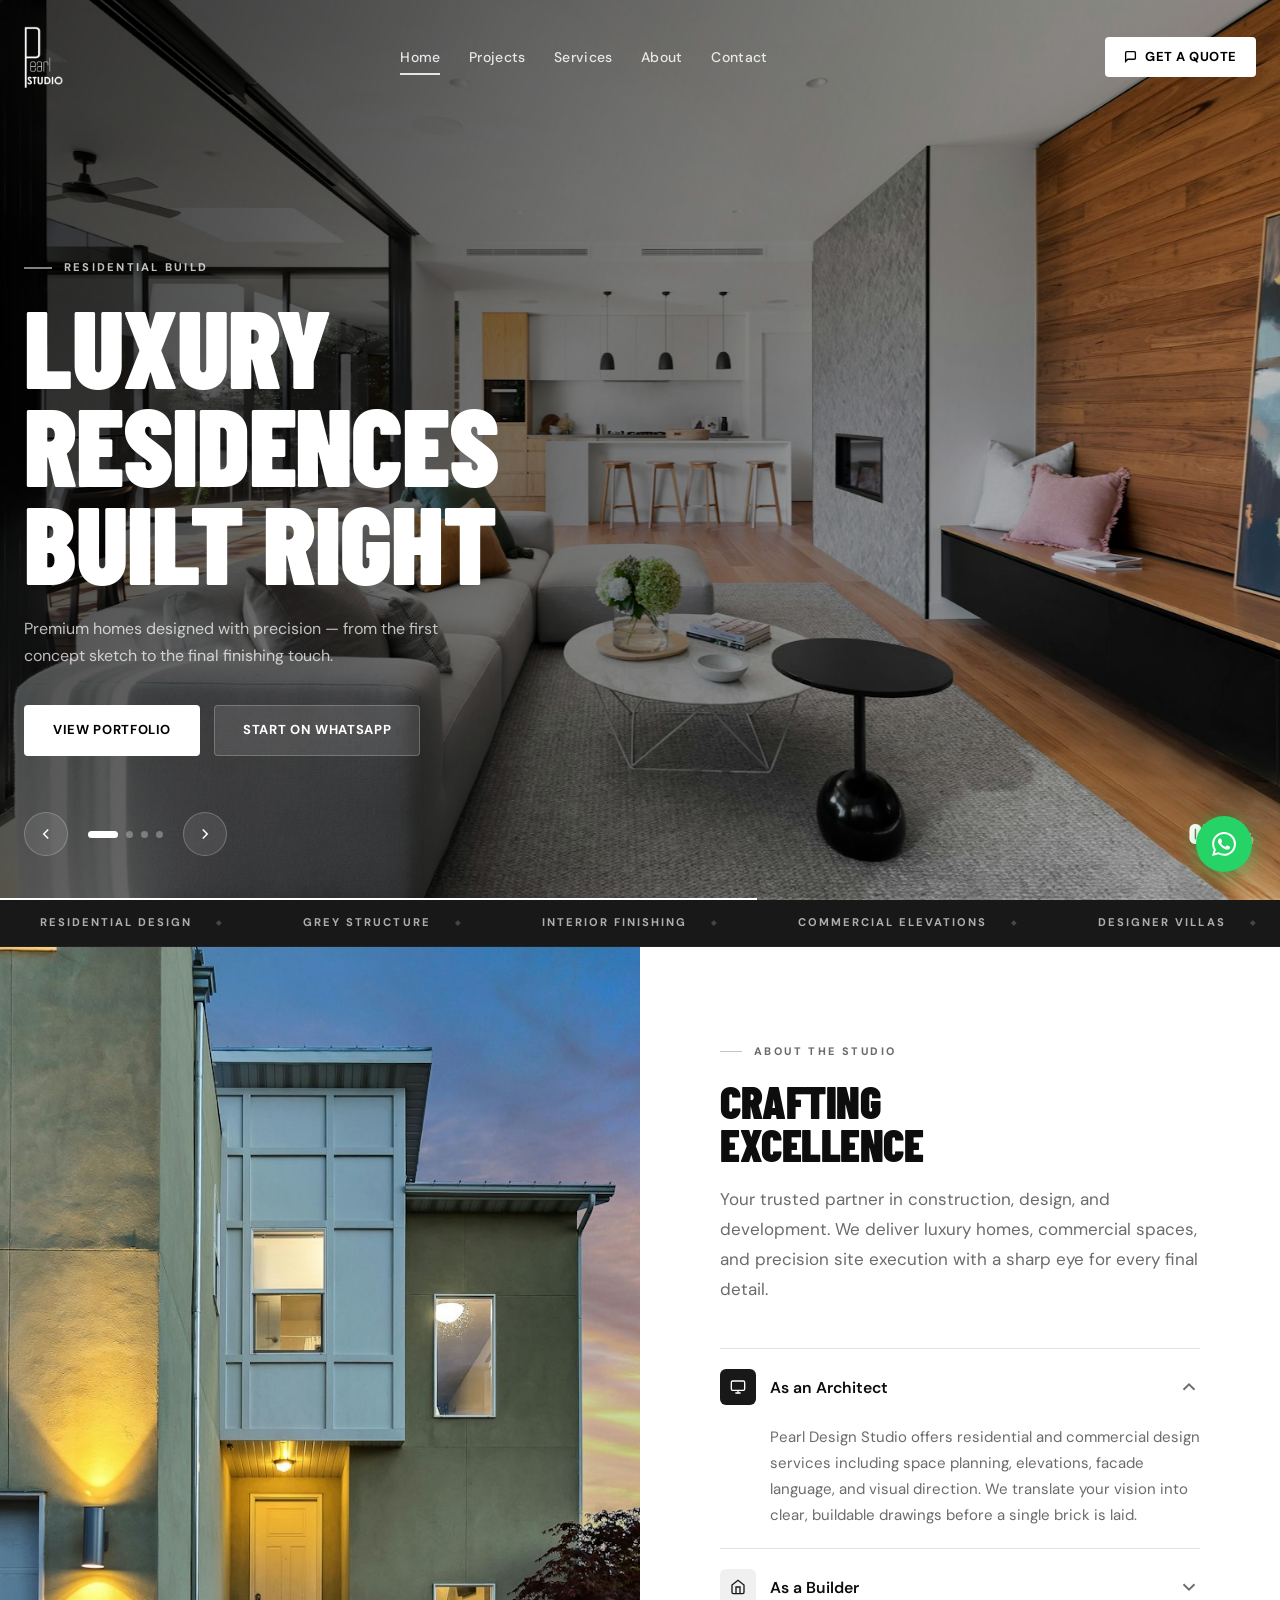
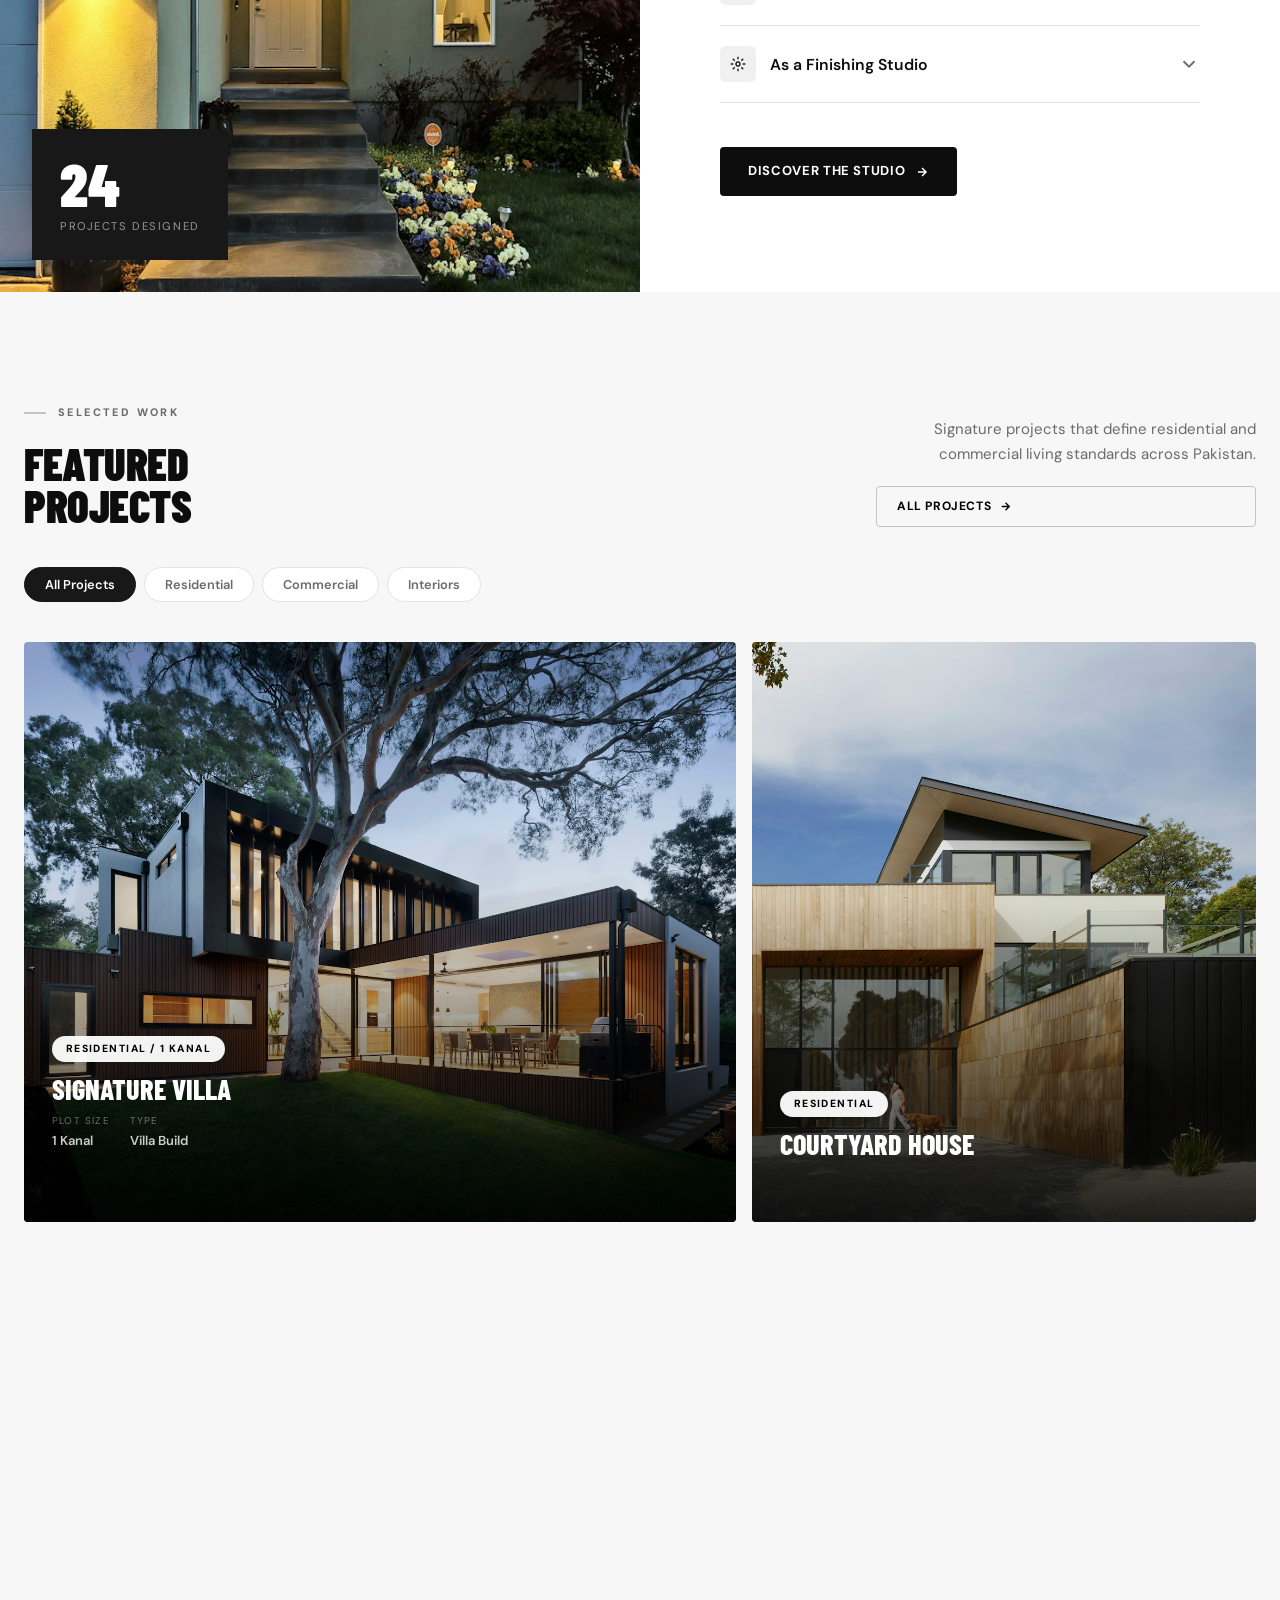
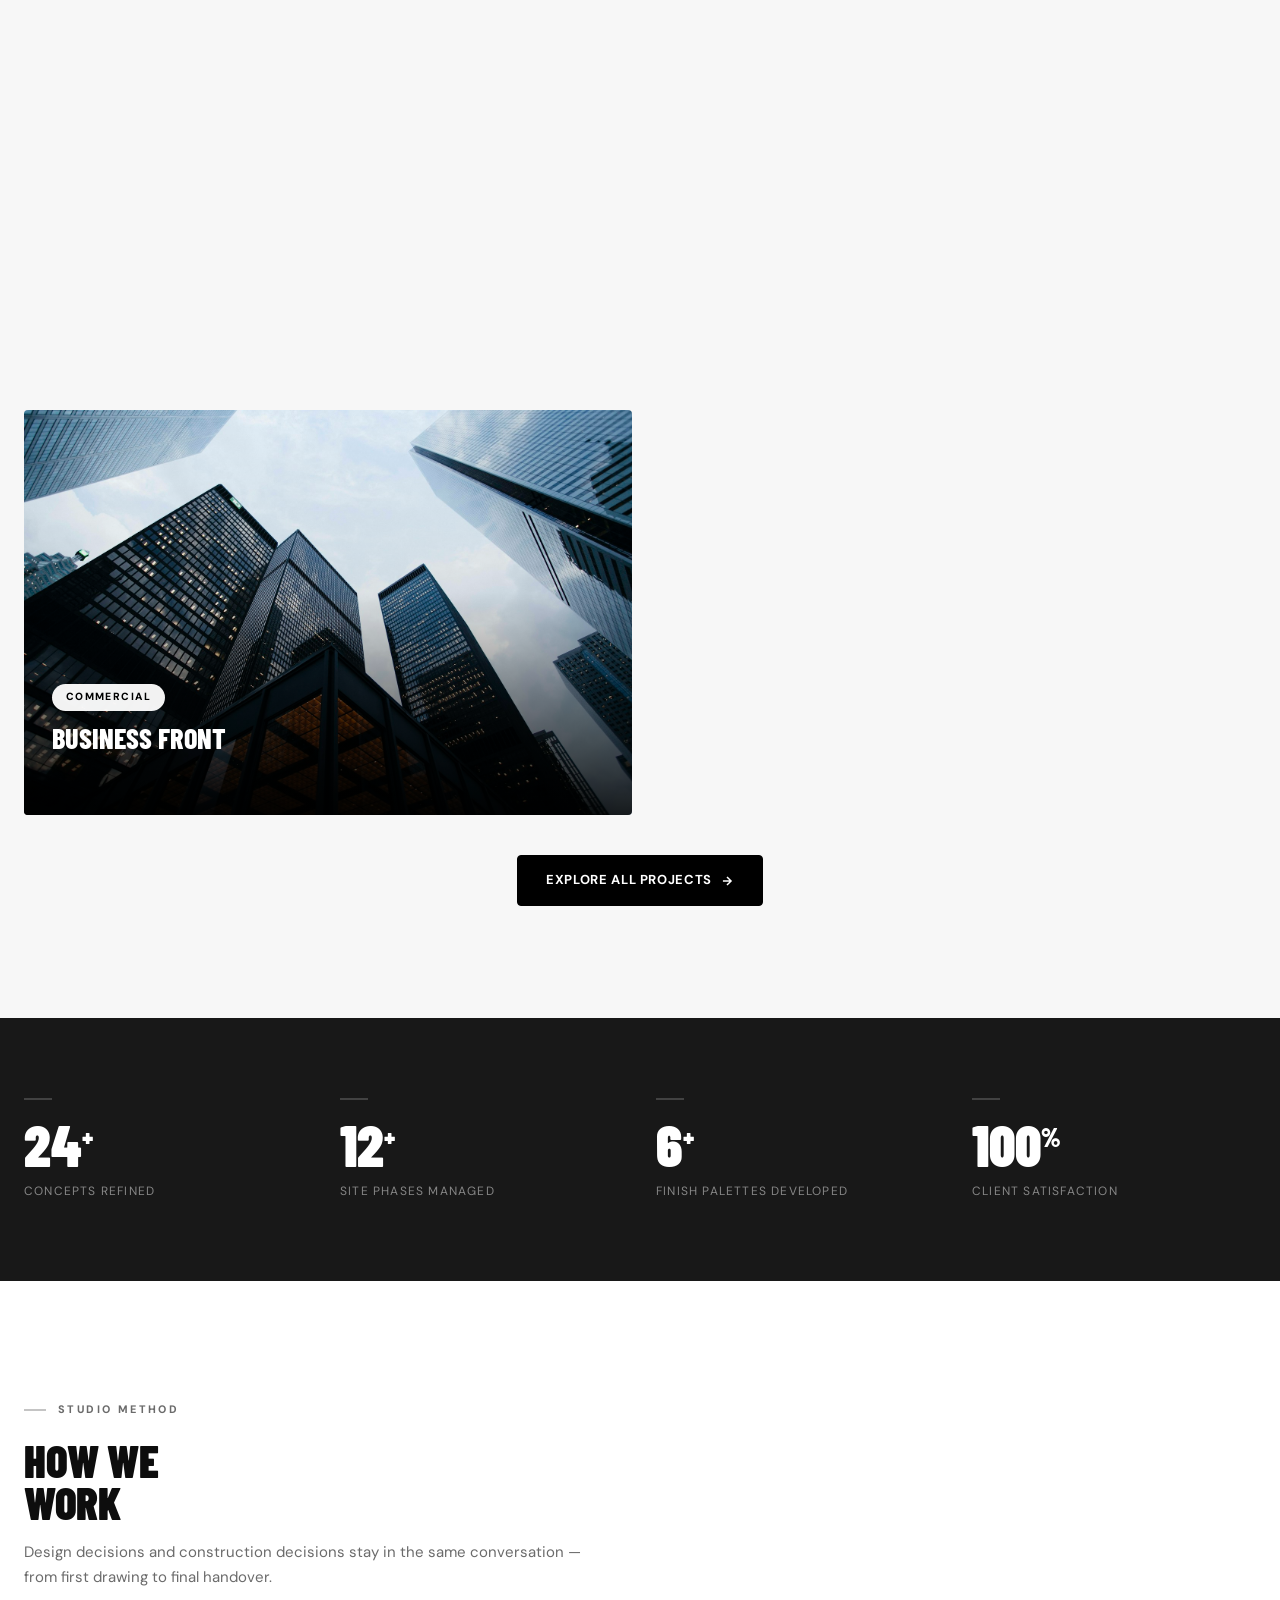
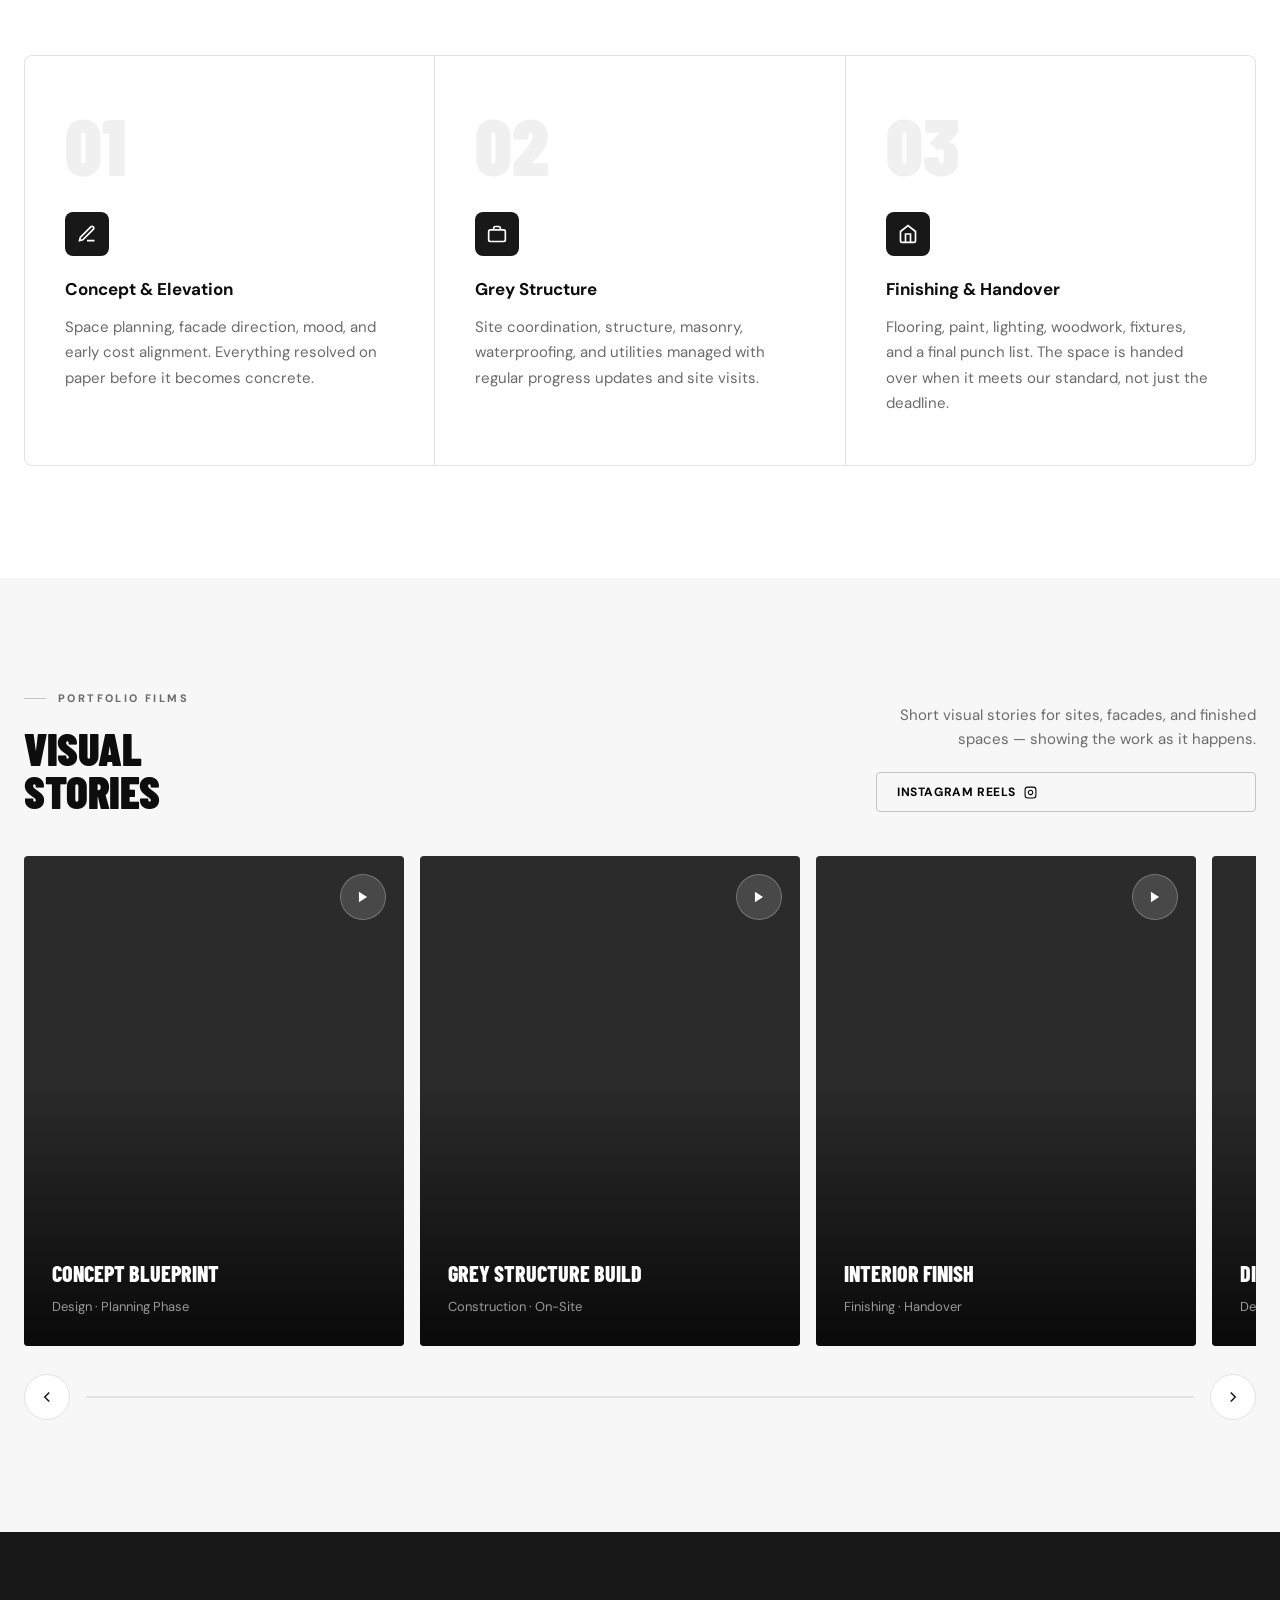
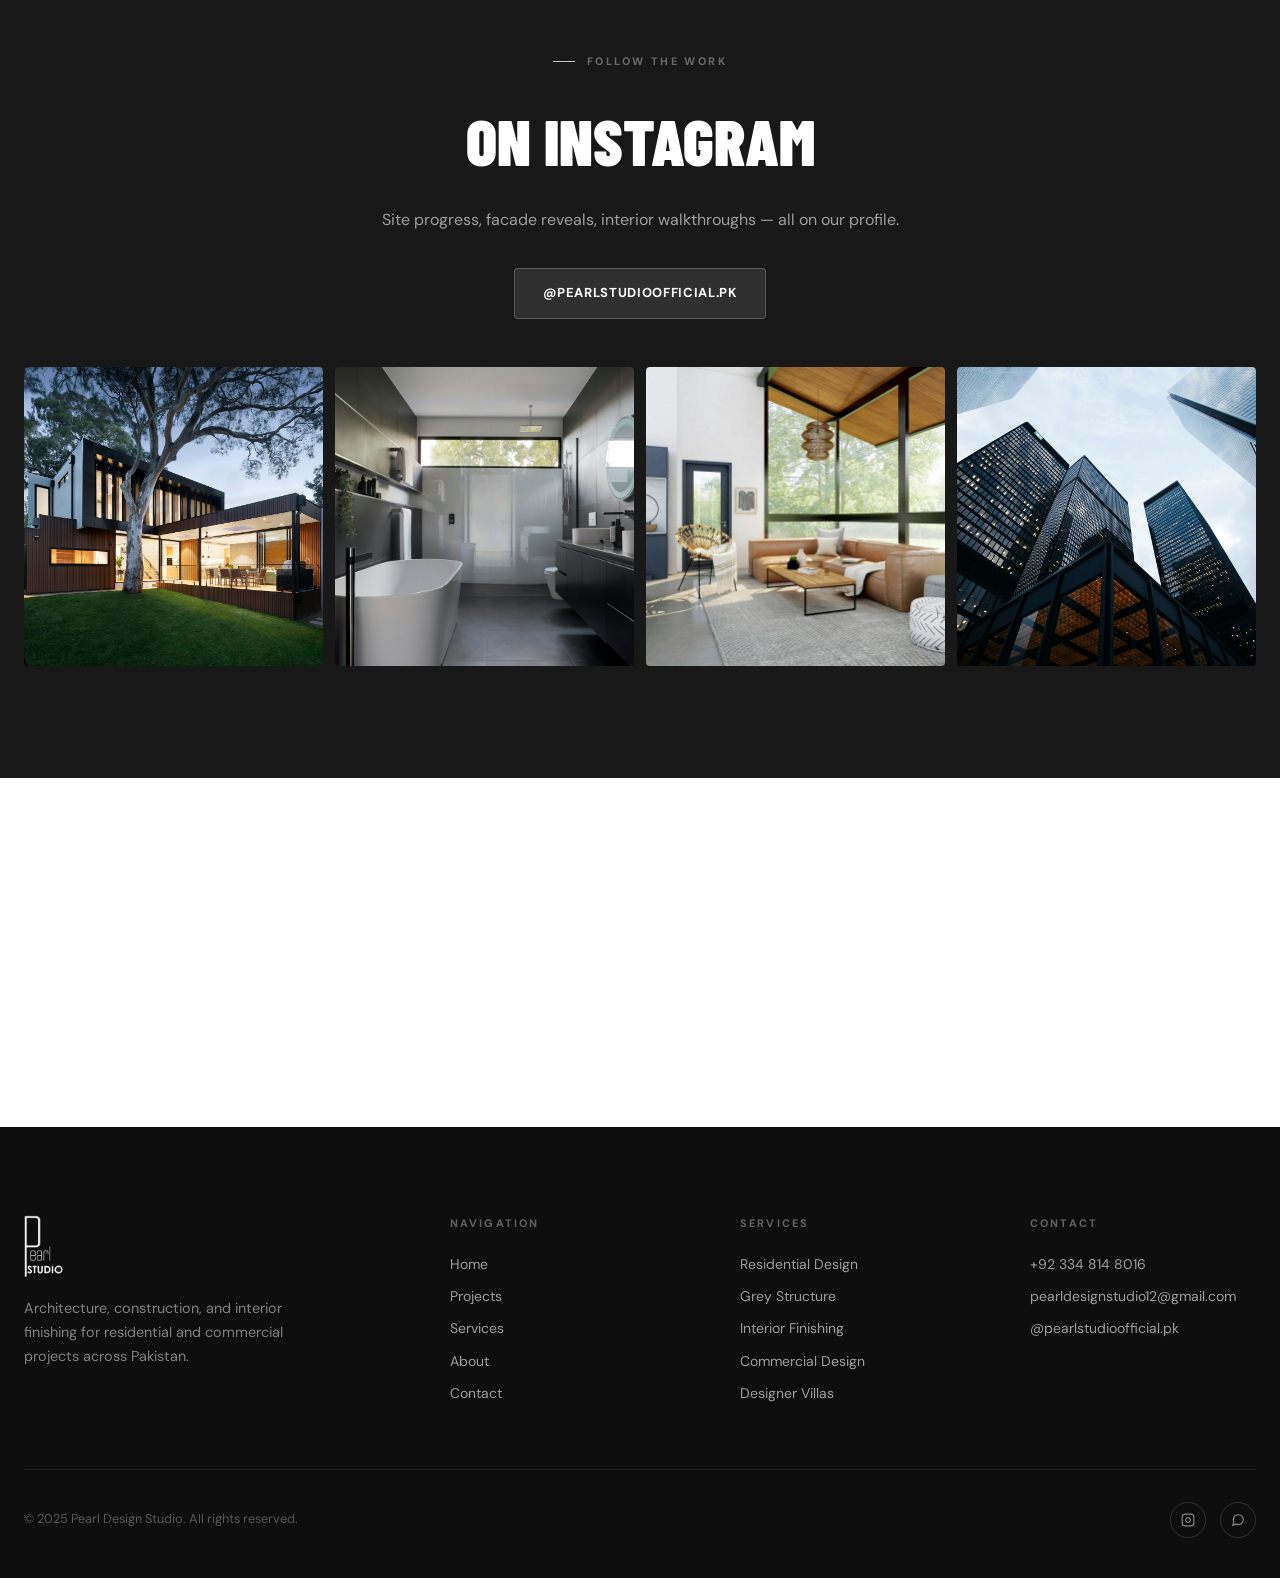
==== commit 6417198e: "fixed logo" ====
--- a/index.html
+++ b/index.html
@@ -14,7 +14,7 @@
 
   <!-- PAGE LOADER -->
   <div id="page-loader" class="page-loader" aria-hidden="true">
-    <img class="loader-logo" src="assets/images/logo.png" alt="Pearl Design Studio">
+    <img class="loader-logo" src="assets/images/logo-for-white-bg.png" alt="Pearl Design Studio">
     <div class="loader-line"></div>
   </div>
 
@@ -37,8 +37,7 @@
 
   <!-- SITE HEADER -->
   <header class="site-header" role="banner">
-    <a class="hdr-logo" href="index.html" aria-label="Pearl Design Studio — home">
-      <img src="assets/images/logo.png" alt="Pearl Design Studio">
+    <a class="hdr-logo" href="index.html" aria-label="Pearl Design Studio — home"><img class="logo-dark" src="assets/images/logo-text-white.png" alt="Pearl Design Studio"><img class="logo-light" src="assets/images/logo-for-white-bg.png" alt="Pearl Design Studio">
     </a>
 
     <nav class="hdr-nav" aria-label="Primary navigation">
@@ -592,7 +591,7 @@
   ══════════════════════════════════════ -->
   <footer class="site-footer" role="contentinfo">
     <div class="ftr-top">
-      <div class="ftr-brand"><div class="ftr-brand-logo"><img src="assets/images/logo.png" alt="Pearl Design Studio logo"></div>
+      <div class="ftr-brand"><div class="ftr-brand-logo"><img src="assets/images/logo-text-white.png" alt="Pearl Design Studio logo"></div>
         <p>Architecture, construction, and interior finishing for residential and commercial projects across Pakistan.</p>
       </div>
       <div class="ftr-col">
--- a/assets/styles.css
+++ b/assets/styles.css
@@ -124,25 +124,23 @@
   box-shadow: 0 1px 0 var(--border);
 }
 
-/* Logo */
+/* Logo — two transparent PNG variants, swapped by header state */
 .hdr-logo {
   display: inline-flex; align-items: center;
-  padding: 6px 12px; border-radius: 6px;
-  transition: background 0.5s ease, box-shadow 0.4s ease;
+  padding: 4px 0;
 }
 .hdr-logo img {
-  height: 58px; width: auto; display: block;
-  transition: filter 0.4s ease;
-}
-/* On dark/transparent header: white chip background makes the white-bg PNG look intentional */
-.site-header.over .hdr-logo {
-  background: rgba(255,255,255,0.97);
-  box-shadow: 0 2px 16px rgba(0,0,0,0.25);
-}
-.site-header.over .hdr-logo img  { filter: none; }
-/* On solid white header: no wrapper bg needed, blend naturally */
-.site-header.solid .hdr-logo { background: transparent; box-shadow: none; }
-.site-header.solid .hdr-logo img { filter: none; }
+  height: 62px; width: auto; display: block;
+}
+/* Dark/transparent header → show white logo, hide dark logo */
+.site-header.over  .logo-light { display: none; }
+.site-header.over  .logo-dark  { display: block; }
+/* Solid white header → show dark logo, hide white logo */
+.site-header.solid .logo-dark  { display: none; }
+.site-header.solid .logo-light { display: block; }
+/* Default (before JS sets the class) */
+.logo-dark  { display: block; }
+.logo-light { display: none; }
 
 /* Desktop Nav */
 .hdr-nav { display: flex; align-items: center; gap: 0; }
@@ -739,12 +737,12 @@
   border-bottom: 1px solid rgba(255,255,255,0.08);
   margin-bottom: 2rem;
 }
+/* Footer is always dark — use the white transparent logo directly */
 .ftr-brand-logo {
   display: inline-flex; align-items: center;
-  background: rgba(255,255,255,0.97); border-radius: 6px; padding: 6px 12px;
   margin-bottom: 1.25rem;
 }
-.ftr-brand-logo img { height: 58px; width: auto; display: block; }
+.ftr-brand-logo img { height: 62px; width: auto; display: block; }
 .ftr-brand p { font-size: 0.9rem; color: rgba(255,255,255,0.48); line-height: 1.65; max-width: 280px; }
 .ftr-col h4 {
   font-size: 0.68rem; font-weight: 800; letter-spacing: 0.2em; text-transform: uppercase;
